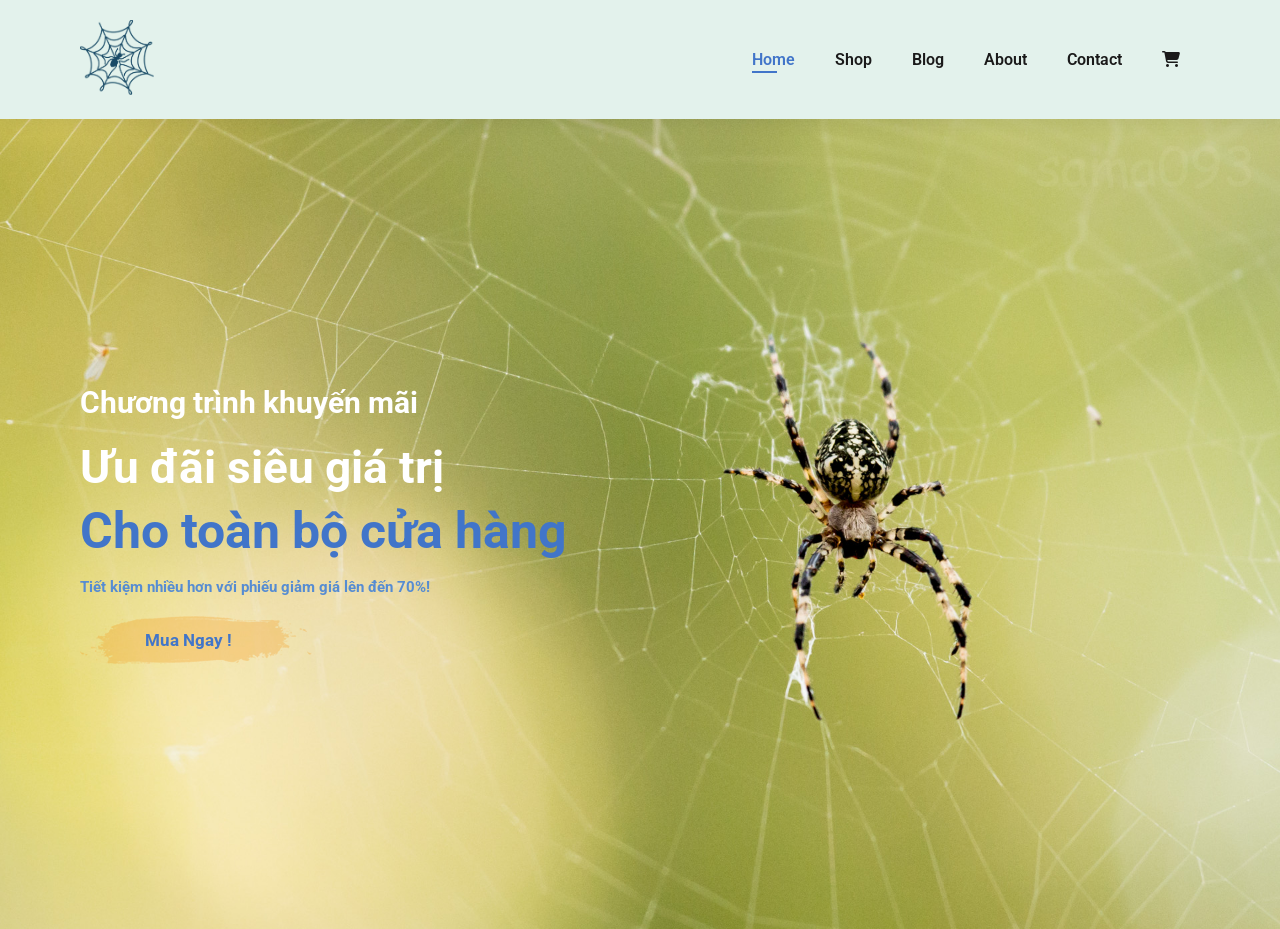
==== index.html @ 2bee2fb9 "header and banner" ====
<!DOCTYPE html>
<html lang="en">
<head>
    <meta charset="UTF-8">
    <meta name="viewport" content="width=device-width, initial-scale=1.0">
    <link rel="stylesheet" href="https://cdnjs.cloudflare.com/ajax/libs/font-awesome/6.2.0/css/all.min.css">
    <title>Web-site</title>
    <link rel="stylesheet" href="style.css">
</head>
<body>
    <section id="header">
        <a href="#"><img src="assets/img/logo.png" class="logo"></a>

        <div>
            <ul id="navbar">
                <li><a class="active" href="index.html">Home</a></li>
                <li><a href="shop.html">Shop</a></li>
                <li><a href="blog.html">Blog</a></li>
                <li><a href="about.html">About</a></li>
                <li><a href="contact.html">Contact</a></li>
                <li id="ig-bag"><a href="cart.html"><i class="fa-solid fa-cart-shopping"></i></a></li>
            </ul>
        </div>
    </section>

    <section id="hero">
        <h4>Chương trình khuyến mãi</h4>
        <h2>Ưu đãi siêu giá trị</h2>
        <h1>Cho toàn bộ cửa hàng</h1>
        <p>Tiết kiệm nhiều hơn với phiếu giảm giá lên đến 70%!</p>
        <button>Mua Ngay !</button>
    </section>
</body>
</html>
---- style.css ----
@import url('https://fonts.googleapis.com/css2?family=Roboto:ital,wght@0,100..900;1,100..900&display=swap');

* {
    margin: 0;
    padding: 0;
    box-sizing: border-box;
    font-family: "Roboto", sans-serif;
}

h1 {
    font-size: 50px;
    line-height: 64px;
    color: #222;
}

h2 {
    font-size: 46px;
    line-height:64px;
    color:#222
}

h4 {
    font-size: 30px;
    color: #222;
}

h6 {
    font-weight: 700;
    font-size: 12px;
}

p {
    font-size: 12px;
    color: #465b52;
}

.section-p1 {
    padding: 40px 80px;
}

.section-m1 {
    margin: 40px 0;
}

button.normal {
    font-size: 14px;
    font-weight: 600;
    padding: 15px 30px;
    color: black;
    background-color: #fff;
    border-radius: 4px;
    cursor: pointer;
    border:none;
    outline: none;
    transition: 0.3s;
}

body {
    width: 100%;
}

#header {
    display: flex;
    align-items: center;
    justify-content: space-between;
    padding: 20px 80px;
    background: #e3f2ec;
    box-shadow: 0 5px 15px rgba(0, 0, 0, 0.06);
    z-index: 999;
    position: sticky;
    top: 0;
    left: 0;
}

#navbar {
    display: flex;
    align-items: center;
    justify-content: center;
}

#navbar li {
    list-style:none ;
    padding:0 20px;
    position: relative;
}

#navbar li a {
    text-decoration: none;
    font-size: 16px; 
    font-weight: 600;
    color: #1a1a1a;
    transition: 0 0.3s ease;
}

#navbar li a:hover,
#navbar li a.active {
    color: #4175c9;
}

#navbar li a.active::after, 
#navbar li a:hover::after {
    content: "";
    width: 30%;
    background: #4175c9;
    height: 2px;
    position: absolute;
    bottom: -4px;
    left: 20px;
}

.logo {
    height: 75px;
}

#hero {
    background-image: url("assets/img/hero4.jpg");
    height: 90vh;
    width: 100%;
    background-size: cover;
    background-position: top 25% right 0;
    padding: 0 80px;
    display: flex;
    flex-direction: column;
    align-items: flex-start;
    justify-content: center;
}

#hero h4 {
    padding-bottom: 15px;
    color: #fff;
}

#hero h1 {
    color: #4175c9;
}

#hero h2 {
    color: #fff;
}

#hero p {
    color: #568cd2;
    font-size: 15px;
    padding-top: 15px;
    padding-bottom: 20px;
    font-weight: bold;
}

#hero button {
    background-image: url("assets/img/button.png");
    background-color: transparent;
    color: #4175c9;
    padding: 14px 80px 14px 65px;
    cursor: pointer;
    font-weight: 700;
    font-size: 17px;
    border: 0;
}
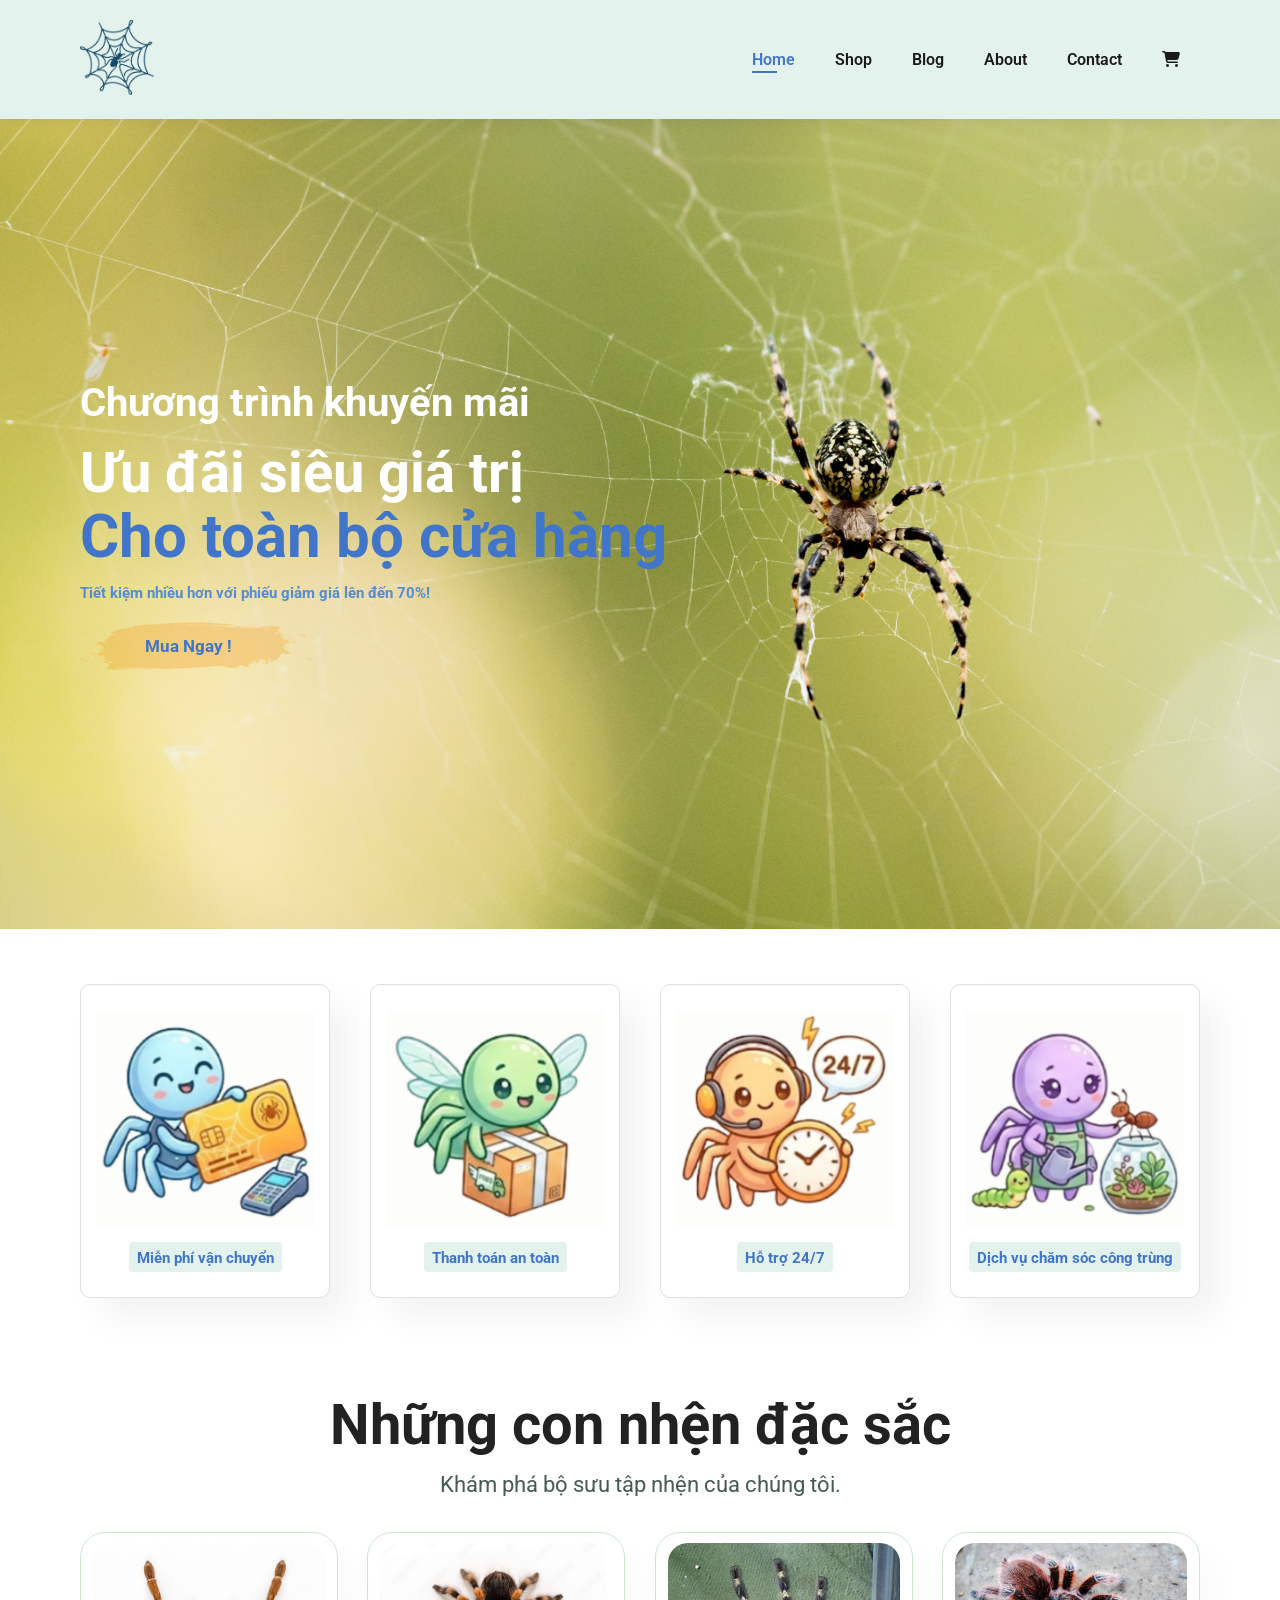
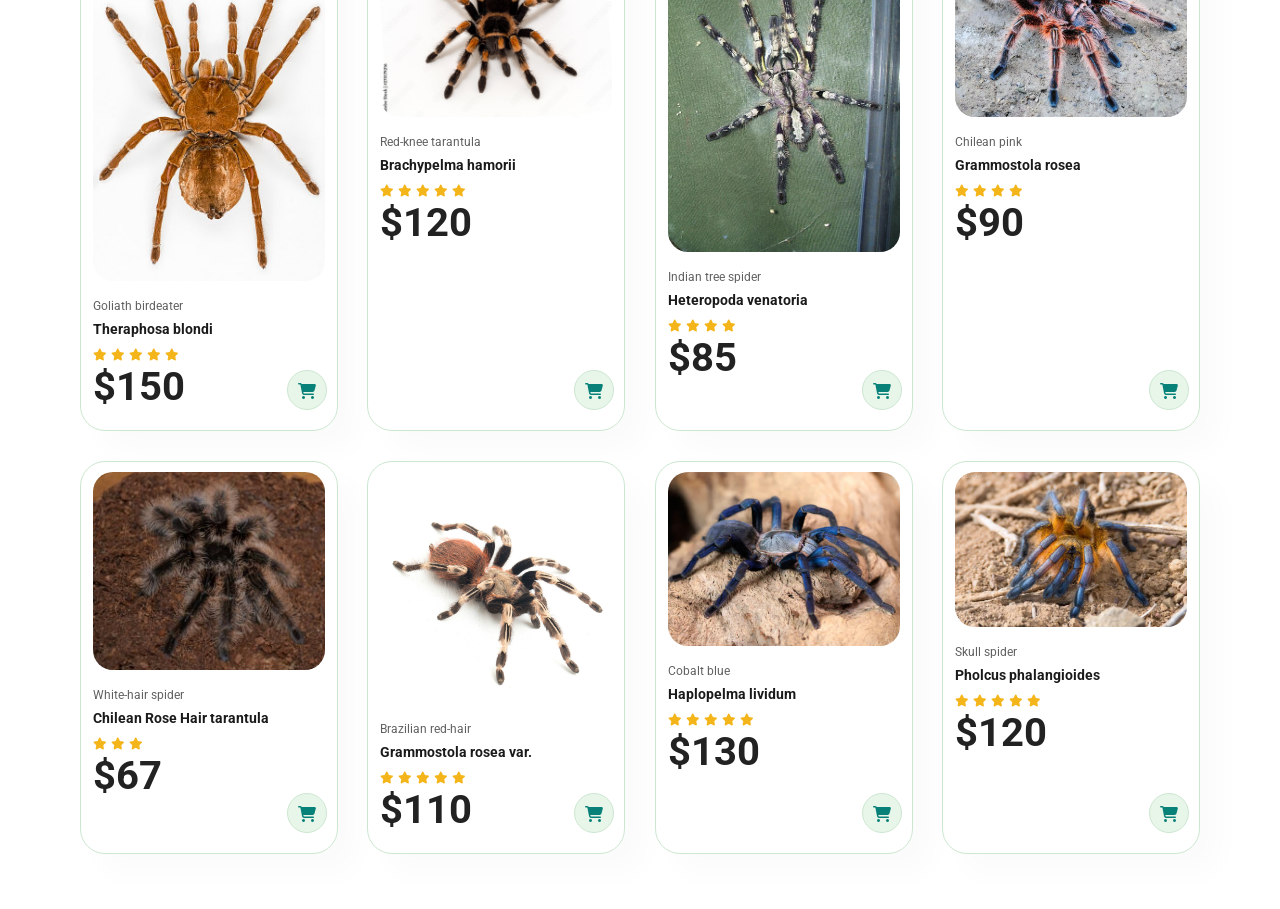
==== commit 65002cb9: "product" ====
--- a/index.html
+++ b/index.html
@@ -1,34 +1,192 @@
-<!DOCTYPE html>
-<html lang="en">
-<head>
-    <meta charset="UTF-8">
-    <meta name="viewport" content="width=device-width, initial-scale=1.0">
-    <link rel="stylesheet" href="https://cdnjs.cloudflare.com/ajax/libs/font-awesome/6.2.0/css/all.min.css">
-    <title>Web-site</title>
-    <link rel="stylesheet" href="style.css">
-</head>
-<body>
-    <section id="header">
-        <a href="#"><img src="assets/img/logo.png" class="logo"></a>
-
-        <div>
-            <ul id="navbar">
-                <li><a class="active" href="index.html">Home</a></li>
-                <li><a href="shop.html">Shop</a></li>
-                <li><a href="blog.html">Blog</a></li>
-                <li><a href="about.html">About</a></li>
-                <li><a href="contact.html">Contact</a></li>
-                <li id="ig-bag"><a href="cart.html"><i class="fa-solid fa-cart-shopping"></i></a></li>
-            </ul>
-        </div>
-    </section>
-
-    <section id="hero">
-        <h4>Chương trình khuyến mãi</h4>
-        <h2>Ưu đãi siêu giá trị</h2>
-        <h1>Cho toàn bộ cửa hàng</h1>
-        <p>Tiết kiệm nhiều hơn với phiếu giảm giá lên đến 70%!</p>
-        <button>Mua Ngay !</button>
-    </section>
-</body>
-</html>
+<!DOCTYPE html>
+<html lang="en">
+<head>
+    <meta charset="UTF-8">
+    <meta name="viewport" content="width=device-width, initial-scale=1.0">
+    <link rel="stylesheet" href="https://cdnjs.cloudflare.com/ajax/libs/font-awesome/6.2.0/css/all.min.css">
+    <title>Web-site</title>
+    <link rel="stylesheet" href="style.css">
+</head>
+<body>
+    <section id="header">
+        <a href="#"><img src="./assets/img/Header-banner/logo.png" class="logo"></a>
+
+        <div>
+            <ul id="navbar">
+                <li><a class="active" href="index.html">Home</a></li>
+                <li><a href="shop.html">Shop</a></li>
+                <li><a href="blog.html">Blog</a></li>
+                <li><a href="about.html">About</a></li>
+                <li><a href="contact.html">Contact</a></li>
+                <li id="ig-bag"><a href="cart.html"><i class="fa-solid fa-cart-shopping"></i></a></li>
+            </ul>
+        </div>
+    </section>
+    
+    <section id="hero">
+        <h4>Chương trình khuyến mãi</h4>
+        <h2>Ưu đãi siêu giá trị</h2>
+        <h1>Cho toàn bộ cửa hàng</h1>
+        <p>Tiết kiệm nhiều hơn với phiếu giảm giá lên đến 70%!</p>
+        <button>Mua Ngay !</button>
+    </section>
+    
+    <section id="feature" class="section-p1">
+        <div class="fe-box">
+            <img src="./assets/img/Feature/1.png" alt="">
+            <h6>Miễn phí vận chuyển</h6>
+        </div>
+        <div class="fe-box">
+            <img src="./assets/img/Feature/2.png" alt="">
+            <h6>Thanh toán an toàn</h6>
+        </div>
+        <div class="fe-box">
+            <img src="./assets/img/Feature/3.png" alt="">
+            <h6>Hỗ trợ 24/7</h6>
+        </div>
+        <div class="fe-box">
+            <img src="./assets/img/Feature/4.png" alt="">
+            <h6>Dịch vụ chăm sóc công trùng</h6>
+        </div>
+    </section>
+ 
+    <section id="product1" class="section-p1">
+        <h2>Những con nhện đặc sắc</h2>
+        <p>Khám phá bộ sưu tập nhện của chúng tôi.</p>
+
+        <div class="pro-container">
+
+            <div class="pro">
+                <img src="./assets/img/Product/goliathbirdeater.jpg" alt="Goliath birdeater">
+                <div class="des">
+                    <span>Goliath birdeater</span>
+                    <h5>Theraphosa blondi</h5>
+                    <div class="star">
+                        <i class="fas fa-star"></i>
+                        <i class="fas fa-star"></i>
+                        <i class="fas fa-star"></i>
+                        <i class="fas fa-star"></i>
+                        <i class="fas fa-star"></i>
+                    </div>
+                    <h4>$150</h4>
+                </div>
+                <a href="#"><i class="fa-solid fa-cart-shopping cart"></i></a>
+            </div>
+
+            <div class="pro">
+                <img src="./assets/img/Product/redknee.jpg" alt="Red‑knee tarantula">
+                <div class="des">
+                    <span>Red‑knee tarantula</span>
+                    <h5>Brachypelma hamorii</h5>
+                    <div class="star">
+                        <i class="fas fa-star"></i>
+                        <i class="fas fa-star"></i>
+                        <i class="fas fa-star"></i>
+                        <i class="fas fa-star"></i>
+                        <i class="fas fa-star"></i>
+                    </div>
+                    <h4>$120</h4>   
+                </div>
+                <a href="#"><i class="fa-solid fa-cart-shopping cart"></i></a>
+            </div>
+
+            <div class="pro">
+                <img src="./assets/img/Product/indianornamental.JPG" alt="Indian tree spider">
+                <div class="des">
+                    <span>Indian tree spider</span>
+                    <h5>Heteropoda venatoria</h5>
+                    <div class="star">
+                        <i class="fas fa-star"></i>
+                        <i class="fas fa-star"></i>
+                        <i class="fas fa-star"></i>
+                        <i class="fas fa-star"></i>
+                    </div>
+                    <h4>$85</h4>
+                </div>
+                <a href="#"><i class="fa-solid fa-cart-shopping cart"></i></a>
+            </div>
+
+            <div class="pro">
+                <img src="./assets/img/Product/chileanrosehair.jpg" alt="Chilean pink tarantula">
+                <div class="des">
+                    <span>Chilean pink</span>
+                    <h5>Grammostola rosea</h5>
+                    <div class="star">
+                        <i class="fas fa-star"></i>
+                        <i class="fas fa-star"></i>
+                        <i class="fas fa-star"></i>
+                        <i class="fas fa-star"></i>
+                    </div>
+                    <h4>$90</h4>
+                </div>
+                <a href="#"><i class="fa-solid fa-cart-shopping cart"></i></a>
+            </div>
+
+            <div class="pro">
+                <img src="./assets/img/Product/hondurancurlyhair.jpg" alt="White‑hair spider">
+                <div class="des">
+                    <span>White‑hair spider</span>
+                    <h5>Chilean Rose Hair tarantula</h5>
+                    <div class="star">
+                        <i class="fas fa-star"></i>
+                        <i class="fas fa-star"></i>
+                        <i class="fas fa-star"></i>
+                    </div>
+                    <h4>$67</h4>
+                </div>
+                <a href="#"><i class="fa-solid fa-cart-shopping cart"></i></a>
+            </div>
+
+            <div class="pro">
+                <img src="./assets/img/Product/brazilianredwhite.jpg" alt="Brazilian red‑hair spider">
+                <div class="des">
+                    <span>Brazilian red‑hair</span>
+                    <h5>Grammostola rosea var.</h5>
+                    <div class="star">
+                        <i class="fas fa-star"></i>
+                        <i class="fas fa-star"></i>
+                        <i class="fas fa-star"></i>
+                        <i class="fas fa-star"></i>
+                        <i class="fas fa-star"></i>
+                    </div>
+                    <h4>$110</h4>
+                </div>
+                <a href="#"><i class="fa-solid fa-cart-shopping cart"></i></a>
+            </div>
+
+            <div class="pro">
+                <img src="./assets/img/Product/cobaltblue.jpg" alt="Cobalt blue tarantula">
+                <div class="des">
+                    <span>Cobalt blue</span>
+                    <h5>Haplopelma lividum</h5>
+                    <div class="star">
+                        <i class="fas fa-star"></i>
+                        <i class="fas fa-star"></i>
+                        <i class="fas fa-star"></i>
+                        <i class="fas fa-star"></i>
+                        <i class="fas fa-star"></i>
+                    </div>
+                    <h4>$130</h4>
+                </div>
+                <a href="#"><i class="fa-solid fa-cart-shopping cart"></i></a>
+            </div>
+
+            <div class="pro">
+                <img src="./assets/img/Product/goldenbluelegbaboon.jpg" alt="Skull spider">
+                <div class="des">
+                    <span>Skull spider</span>
+                    <h5>Pholcus phalangioides</h5>
+                    <div class="star">
+                        <i class="fas fa-star"></i>
+                        <i class="fas fa-star"></i>
+                        <i class="fas fa-star"></i>
+                        <i class="fas fa-star"></i>
+                        <i class="fas fa-star"></i>
+                    </div>
+                    <h4>$120</h4>
+                </div>
+                <a href="#"><i class="fa-solid fa-cart-shopping cart"></i></a>
+            </div>
+        </div>
+    </section>
+</body>
--- a/style.css
+++ b/style.css
@@ -1,158 +1,285 @@
-@import url('https://fonts.googleapis.com/css2?family=Roboto:ital,wght@0,100..900;1,100..900&display=swap');
-
-* {
-    margin: 0;
-    padding: 0;
-    box-sizing: border-box;
-    font-family: "Roboto", sans-serif;
-}
-
-h1 {
-    font-size: 50px;
-    line-height: 64px;
-    color: #222;
-}
-
-h2 {
-    font-size: 46px;
-    line-height:64px;
-    color:#222
-}
-
-h4 {
-    font-size: 30px;
-    color: #222;
-}
-
-h6 {
-    font-weight: 700;
-    font-size: 12px;
-}
-
-p {
-    font-size: 12px;
-    color: #465b52;
-}
-
-.section-p1 {
-    padding: 40px 80px;
-}
-
-.section-m1 {
-    margin: 40px 0;
-}
-
-button.normal {
-    font-size: 14px;
-    font-weight: 600;
-    padding: 15px 30px;
-    color: black;
-    background-color: #fff;
-    border-radius: 4px;
-    cursor: pointer;
-    border:none;
-    outline: none;
-    transition: 0.3s;
-}
-
-body {
-    width: 100%;
-}
-
-#header {
-    display: flex;
-    align-items: center;
-    justify-content: space-between;
-    padding: 20px 80px;
-    background: #e3f2ec;
-    box-shadow: 0 5px 15px rgba(0, 0, 0, 0.06);
-    z-index: 999;
-    position: sticky;
-    top: 0;
-    left: 0;
-}
-
-#navbar {
-    display: flex;
-    align-items: center;
-    justify-content: center;
-}
-
-#navbar li {
-    list-style:none ;
-    padding:0 20px;
-    position: relative;
-}
-
-#navbar li a {
-    text-decoration: none;
-    font-size: 16px; 
-    font-weight: 600;
-    color: #1a1a1a;
-    transition: 0 0.3s ease;
-}
-
-#navbar li a:hover,
-#navbar li a.active {
-    color: #4175c9;
-}
-
-#navbar li a.active::after, 
-#navbar li a:hover::after {
-    content: "";
-    width: 30%;
-    background: #4175c9;
-    height: 2px;
-    position: absolute;
-    bottom: -4px;
-    left: 20px;
-}
-
-.logo {
-    height: 75px;
-}
-
-#hero {
-    background-image: url("assets/img/hero4.jpg");
-    height: 90vh;
-    width: 100%;
-    background-size: cover;
-    background-position: top 25% right 0;
-    padding: 0 80px;
-    display: flex;
-    flex-direction: column;
-    align-items: flex-start;
-    justify-content: center;
-}
-
-#hero h4 {
-    padding-bottom: 15px;
-    color: #fff;
-}
-
-#hero h1 {
-    color: #4175c9;
-}
-
-#hero h2 {
-    color: #fff;
-}
-
-#hero p {
-    color: #568cd2;
-    font-size: 15px;
-    padding-top: 15px;
-    padding-bottom: 20px;
-    font-weight: bold;
-}
-
-#hero button {
-    background-image: url("assets/img/button.png");
-    background-color: transparent;
-    color: #4175c9;
-    padding: 14px 80px 14px 65px;
-    cursor: pointer;
-    font-weight: 700;
-    font-size: 17px;
-    border: 0;
+@import url('https://fonts.googleapis.com/css2?family=Roboto:ital,wght@0,100..900;1,100..900&display=swap');
+
+* {
+    margin: 0;
+    padding: 0;
+    box-sizing: border-box;
+    font-family: "Roboto", sans-serif;
+}
+
+h1 {
+    font-size: 60px;
+    line-height: 64px;
+    color: #222;
+}
+
+h2 {
+    font-size: 56px;
+    line-height:64px;
+    color:#222
+}
+
+h4 {
+    font-size: 40px;
+    color: #222;
+}
+
+h6 {
+    font-weight: 700;
+    font-size: 22px;
+}
+
+p {
+    font-size: 22px;
+    color: #465b52;
+}
+
+.section-p1 {
+    padding: 40px 80px;
+}
+
+.section-m1 {
+    margin: 40px 0;
+}
+
+button.normal {
+    font-size: 34px;
+    font-weight: 600;
+    padding: 15px 30px;
+    color: black;
+    background-color: #fff;
+    border-radius: 4px;
+    cursor: pointer;
+    border:none;
+    outline: none;
+    transition: 0.3s;
+}
+
+body {
+    width: 100%;
+}
+
+#header {
+    display: flex;
+    align-items: center;
+    justify-content: space-between;
+    padding: 20px 80px;
+    background: #e3f2ec;
+    box-shadow: 0 5px 15px rgba(0, 0, 0, 0.06);
+    z-index: 999;
+    position: sticky;
+    top: 0;
+    left: 0;
+}
+
+#navbar {
+    display: flex;
+    align-items: center;
+    justify-content: center;
+}
+
+#navbar li {
+    list-style:none ;
+    padding:0 20px;
+    position: relative;
+}
+
+#navbar li a {
+    text-decoration: none;
+    font-size: 16px; 
+    font-weight: 600;
+    color: #1a1a1a;
+    transition: 0 0.3s ease;
+}
+
+#navbar li a:hover,
+#navbar li a.active {
+    color: #4175c9;
+}
+
+#navbar li a.active::after, 
+#navbar li a:hover::after {
+    content: "";
+    width: 30%;
+    background: #4175c9;
+    height: 2px;
+    position: absolute;
+    bottom: -4px;
+    left: 20px;
+}
+
+.logo {
+    height: 75px;
+}
+
+#hero {
+    background-image: url("./assets/img/Header-banner/banner.jpg");
+    height: 90vh;
+    width: 100%;
+    background-size: cover;
+    background-position: top 25% right 0;
+    padding: 0 80px;
+    display: flex;
+    flex-direction: column;
+    align-items: flex-start;
+    justify-content: center;
+}
+
+#hero h4 {
+    padding-bottom: 15px;
+    color: #fff;
+}
+
+#hero h1 {
+    color: #4175c9;
+}
+
+#hero h2 {
+    color: #fff;
+}
+
+#hero p {
+    color: #568cd2;
+    font-size: 15px;
+    padding-top: 15px;
+    padding-bottom: 20px;
+    font-weight: bold;
+}
+
+#hero button {
+    background-image: url("./assets/img/Header-banner/button.png");
+    background-color: transparent;
+    color: #4175c9;
+    padding: 14px 80px 14px 65px;
+    cursor: pointer;
+    font-weight: 700;
+    font-size: 17px;
+    border: 0;
+}
+
+#feature {
+    display: flex;
+    align-items: center;
+    justify-content: space-between;
+    flex-wrap: wrap; 
+}
+#feature .fe-box {
+    width: 250px;
+    text-align: center;
+    padding: 25px 15px;
+    box-shadow: 20px 20px 34px rgba(0, 0, 0, 0.05);
+    border: 1px solid #e0e0e0;
+    border-radius: 10px;
+    margin: 15px 0;
+}
+
+#feature .fe-box:hover {
+    box-shadow: 10px 10px 54px rgba(70, 62, 223, 0.15);
+}
+
+#feature .fe-box img {
+    width: 100%;
+    margin-bottom: 10px;
+}
+
+#feature .fe-box h6 {
+    display: inline-block;
+    padding: 9px 8px 6px 8px;
+    line-height: 1;
+    border-radius: 4px;
+    color: #4175c9;
+    background-color: #e3f2ec;
+    font-size: 15px;
+}
+
+#feature .fe-box:nth-child(1) {
+    background-color: #ffffff;
+}
+
+#feature .fe-box:nth-child(2) {
+    background-color: #ffffff;
+}
+#feature .fe-box:nth-child(3) {
+    background-color: #ffffff;
+}
+#feature .fe-box:nth-child(4) {
+    background-color: #ffffff;
+}
+
+#product1 {
+    text-align: center;
+}
+
+#product1 .pro-container {
+    padding-top:20px;
+    display: flex;
+    justify-content: space-between;
+    flex-wrap: wrap;
+}
+
+#product1 .pro {
+    width: 23%;
+    min-width: 250px;
+    padding: 10px 12px;
+    border: 1px solid #cce7d0;
+    border-radius: 25px;
+    cursor: pointer;
+    box-shadow: 20px 20px 30px rgba(0, 0, 0, 0.02);
+    margin: 15px 0;
+    transition: 0.2s ease;
+    position: relative;
+}  
+
+#product1 .pro:hover {
+    box-shadow: 20px 20px 30px rgba(0, 0, 0, 0.06);
+}
+
+#product1 .pro img {
+    width: 100%;
+    border-radius: 20px;
+}
+
+#product1 .pro .des {
+    text-align: start;
+    padding: 10px 0;
+}
+#product1 .pro .des span {
+    font-size: 12px;
+    color: #606060;
+}
+
+#product1 .pro .des h5 {
+    font-size: 14px;
+    color: #1a1a1a;
+    padding: 7px 0;
+}
+
+#product1 .pro .des i {
+    color: rgb(243, 181, 25);
+    font-size: 12px;
+}
+
+#product1 .pro .des .h4{
+    padding-top: 7px;
+    font-size: 15px;
+    font-weight: 700;
+    color: #088178 ;
+}
+
+#product1 .pro .cart {
+    width: 40px;
+    height: 40px;
+    line-height: 40px;
+    border-radius: 50px;
+    background-color: #e8f6ea;
+    color: #088178;
+    border: 1px solid #cce7d0;
+    position:absolute;
+    bottom: 20px;
+    right: 10px;
+    
+}
+
+#product1 h2 {
+    margin-bottom: 15px;
 }
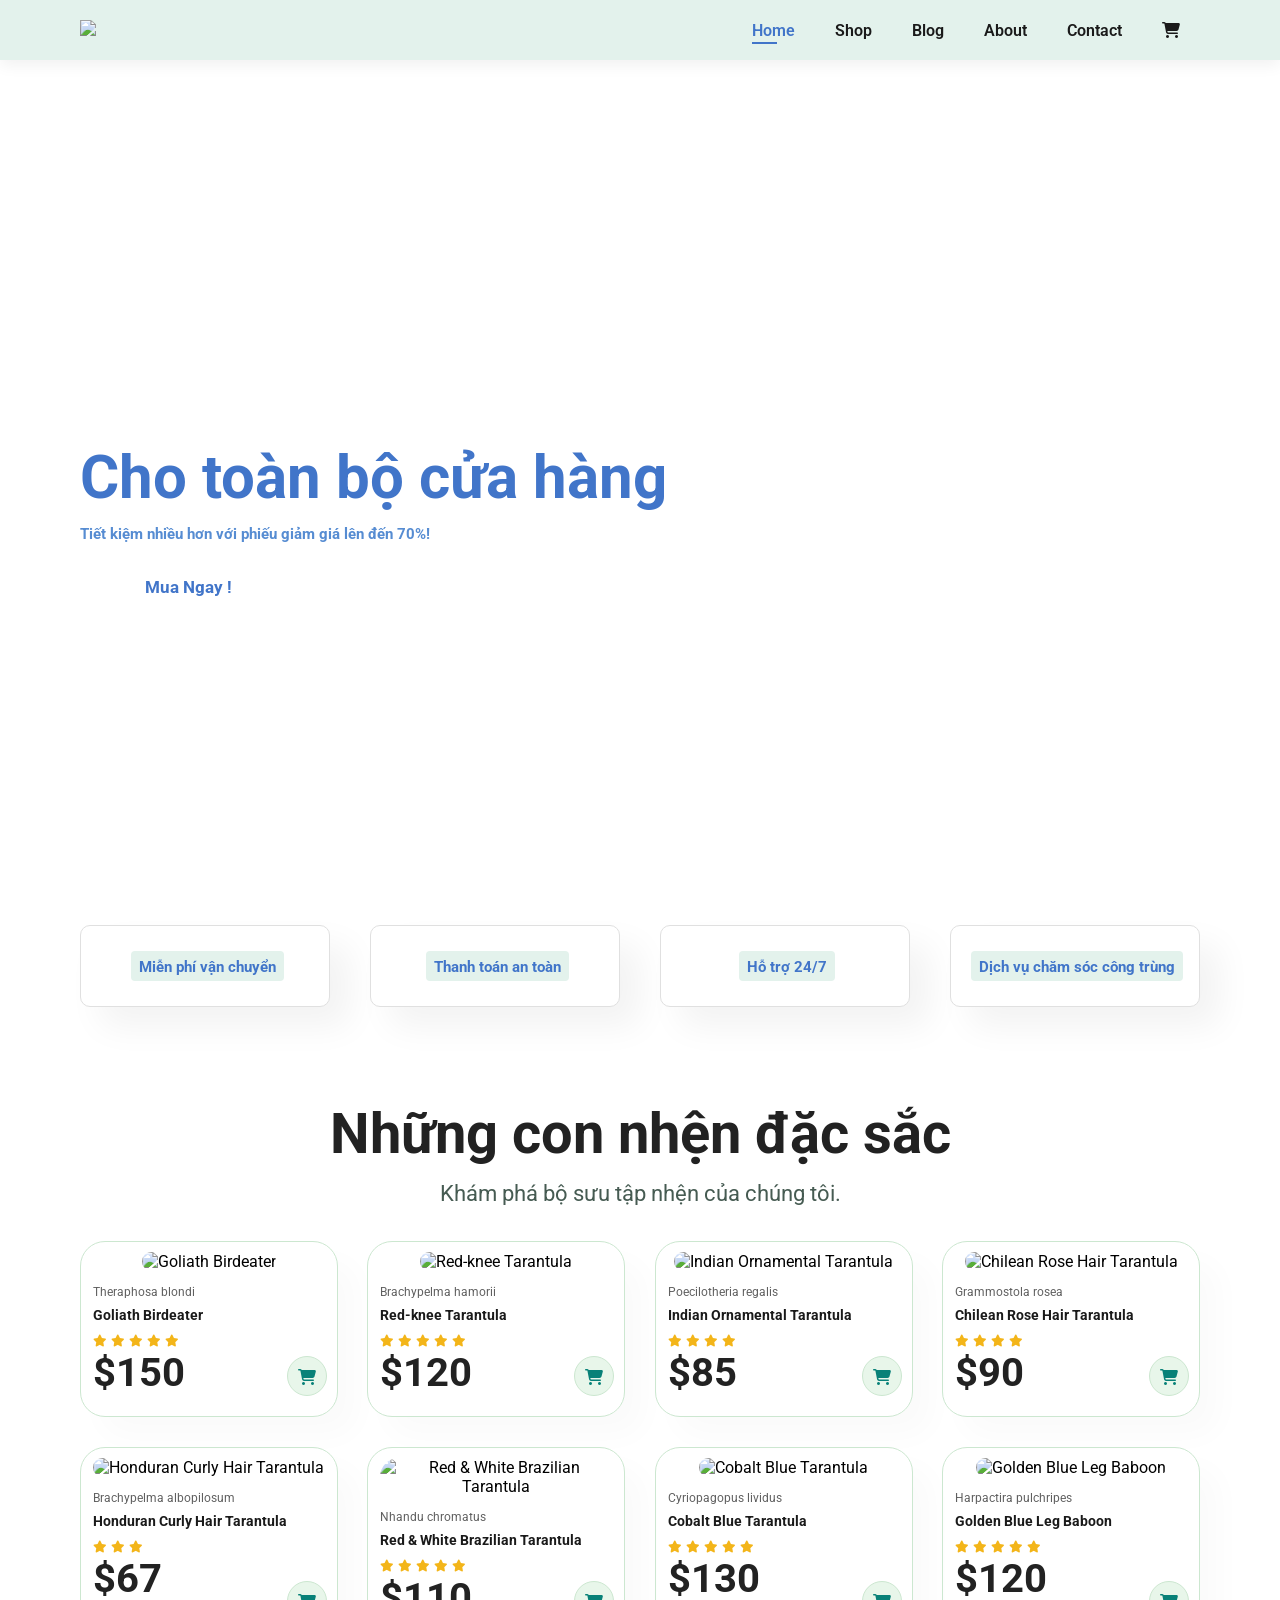
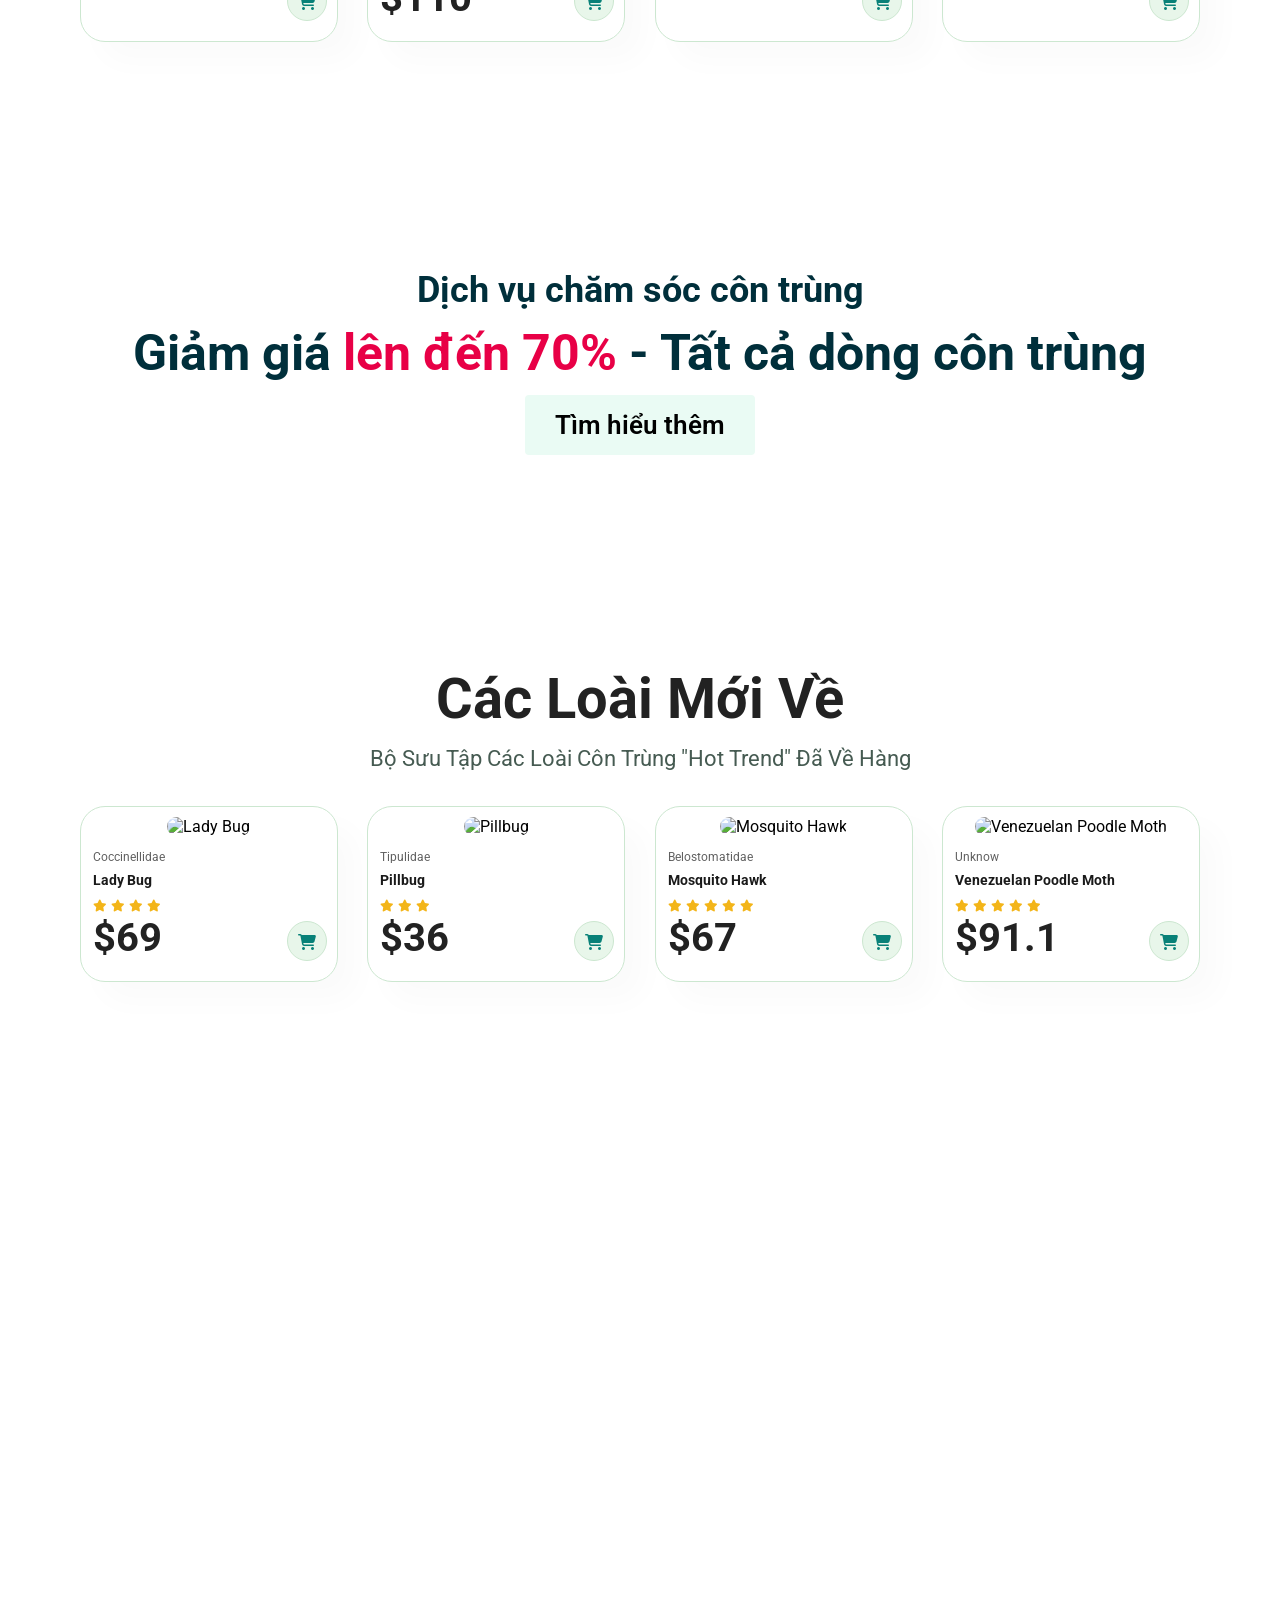
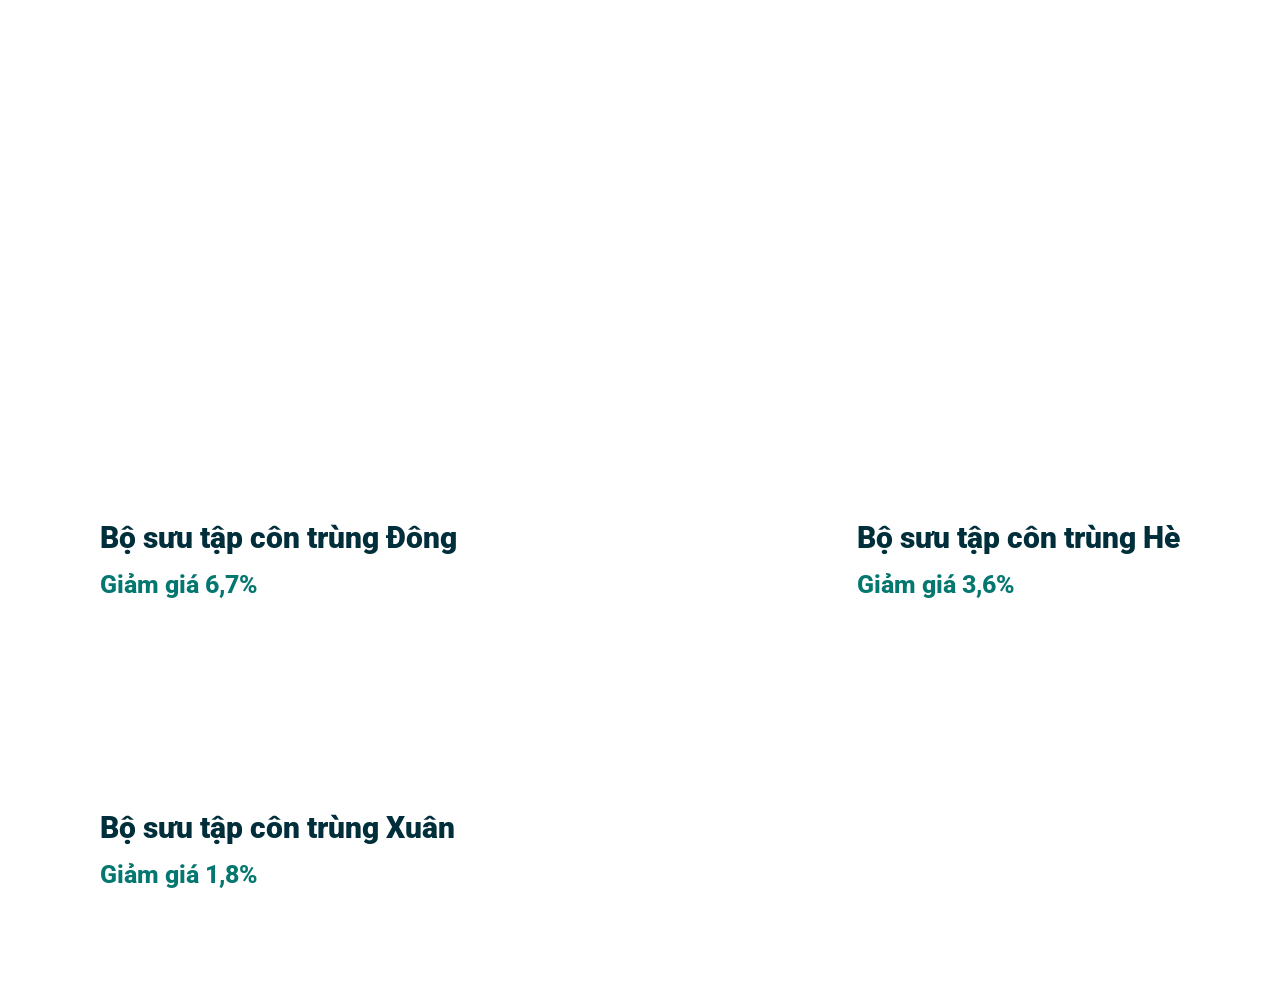
==== commit 030e64c0: "banner and new product" ====
--- a/index.html
+++ b/index.html
@@ -57,10 +57,10 @@
         <div class="pro-container">
 
             <div class="pro">
-                <img src="./assets/img/Product/goliathbirdeater.jpg" alt="Goliath birdeater">
-                <div class="des">
-                    <span>Goliath birdeater</span>
-                    <h5>Theraphosa blondi</h5>
+                <img src="./assets/img/Product/goliathbirdeater.png" alt="Goliath Birdeater">
+                <div class="des">
+                    <span>Theraphosa blondi</span>
+                    <h5>Goliath Birdeater</h5>
                     <div class="star">
                         <i class="fas fa-star"></i>
                         <i class="fas fa-star"></i>
@@ -74,10 +74,10 @@
             </div>
 
             <div class="pro">
-                <img src="./assets/img/Product/redknee.jpg" alt="Red‑knee tarantula">
-                <div class="des">
-                    <span>Red‑knee tarantula</span>
-                    <h5>Brachypelma hamorii</h5>
+                <img src="./assets/img/Product/redknee.png" alt="Red‑knee Tarantula">
+                <div class="des">
+                    <span>Brachypelma hamorii</span>
+                    <h5>Red‑knee Tarantula</h5>
                     <div class="star">
                         <i class="fas fa-star"></i>
                         <i class="fas fa-star"></i>
@@ -91,10 +91,10 @@
             </div>
 
             <div class="pro">
-                <img src="./assets/img/Product/indianornamental.JPG" alt="Indian tree spider">
-                <div class="des">
-                    <span>Indian tree spider</span>
-                    <h5>Heteropoda venatoria</h5>
+                <img src="./assets/img/Product/indianornamental.png" alt="Indian Ornamental Tarantula">
+                <div class="des">
+                    <span>Poecilotheria regalis</span>
+                    <h5>Indian Ornamental Tarantula</h5>
                     <div class="star">
                         <i class="fas fa-star"></i>
                         <i class="fas fa-star"></i>
@@ -107,10 +107,10 @@
             </div>
 
             <div class="pro">
-                <img src="./assets/img/Product/chileanrosehair.jpg" alt="Chilean pink tarantula">
-                <div class="des">
-                    <span>Chilean pink</span>
-                    <h5>Grammostola rosea</h5>
+                <img src="./assets/img/Product/chileanrosehair.png" alt="Chilean Rose Hair Tarantula">
+                <div class="des">
+                    <span>Grammostola rosea</span>
+                    <h5>Chilean Rose Hair Tarantula</h5>
                     <div class="star">
                         <i class="fas fa-star"></i>
                         <i class="fas fa-star"></i>
@@ -123,11 +123,11 @@
             </div>
 
             <div class="pro">
-                <img src="./assets/img/Product/hondurancurlyhair.jpg" alt="White‑hair spider">
-                <div class="des">
-                    <span>White‑hair spider</span>
-                    <h5>Chilean Rose Hair tarantula</h5>
-                    <div class="star">
+                <img src="./assets/img/Product/hondurancurlyhair.png" alt="Honduran Curly Hair Tarantula">
+                <div class="des">
+                    <span>Brachypelma albopilosum</span>
+                    <h5>Honduran Curly Hair Tarantula</h5>
+                    <div class="star"> 
                         <i class="fas fa-star"></i>
                         <i class="fas fa-star"></i>
                         <i class="fas fa-star"></i>
@@ -138,10 +138,10 @@
             </div>
 
             <div class="pro">
-                <img src="./assets/img/Product/brazilianredwhite.jpg" alt="Brazilian red‑hair spider">
-                <div class="des">
-                    <span>Brazilian red‑hair</span>
-                    <h5>Grammostola rosea var.</h5>
+                <img src="./assets/img/Product/brazilianredwhite.png" alt="Red & White Brazilian Tarantula">
+                <div class="des">
+                    <span>Nhandu chromatus</span>
+                    <h5>Red & White Brazilian Tarantula</h5>
                     <div class="star">
                         <i class="fas fa-star"></i>
                         <i class="fas fa-star"></i>
@@ -155,10 +155,10 @@
             </div>
 
             <div class="pro">
-                <img src="./assets/img/Product/cobaltblue.jpg" alt="Cobalt blue tarantula">
-                <div class="des">
-                    <span>Cobalt blue</span>
-                    <h5>Haplopelma lividum</h5>
+                <img src="./assets/img/Product/cobaltblue.png" alt="Cobalt Blue Tarantula">
+                <div class="des">
+                    <span>Cyriopagopus lividus</span>
+                    <h5>Cobalt Blue Tarantula</h5>
                     <div class="star">
                         <i class="fas fa-star"></i>
                         <i class="fas fa-star"></i>
@@ -172,10 +172,10 @@
             </div>
 
             <div class="pro">
-                <img src="./assets/img/Product/goldenbluelegbaboon.jpg" alt="Skull spider">
-                <div class="des">
-                    <span>Skull spider</span>
-                    <h5>Pholcus phalangioides</h5>
+                <img src="./assets/img/Product/goldenbluelegbaboon.png" alt="Golden Blue Leg Baboon">
+                <div class="des">
+                    <span>Harpactira pulchripes</span>
+                    <h5>Golden Blue Leg Baboon</h5>
                     <div class="star">
                         <i class="fas fa-star"></i>
                         <i class="fas fa-star"></i>
@@ -189,4 +189,116 @@
             </div>
         </div>
     </section>
+
+    <section id="banner" class="section-m1">
+        <h4>Dịch vụ chăm sóc côn trùng</h4>
+        <h2>Giảm giá <span> lên đến 70% </span> - Tất cả dòng côn trùng</h2>
+        <button class="normal">Tìm hiểu thêm</button>
+    </section>
+
+    <section id="product1" class="section-p1">
+        <h2>Các Loài Mới Về</h2>
+        <p>Bộ Sưu Tập Các Loài Côn Trùng "Hot Trend" Đã Về Hàng</p>
+
+        <div class="pro-container">
+
+            <div class="pro">
+                <img src="./assets/img/New-Product/ladybug.png" alt="Lady Bug">
+                <div class="des">
+                    <span>Coccinellidae</span>
+                    <h5>Lady Bug</h5>
+                    <div class="star">
+                        <i class="fas fa-star"></i>
+                        <i class="fas fa-star"></i>
+                        <i class="fas fa-star"></i>
+                        <i class="fas fa-star"></i>
+                    </div>
+                    <h4>$69</h4>
+                </div>
+                <a href="#"><i class="fa-solid fa-cart-shopping cart"></i></a>
+            </div>
+
+            <div class="pro">
+                <img src="./assets/img/New-Product/pillbug.png" alt="Pillbug">
+                <div class="des">
+                    <span>Tipulidae</span>
+                    <h5>Pillbug</h5>
+                    <div class="star">
+                        <i class="fas fa-star"></i>
+                        <i class="fas fa-star"></i>
+                        <i class="fas fa-star"></i>
+                    </div>
+                    <h4>$36</h4>   
+                </div>
+                <a href="#"><i class="fa-solid fa-cart-shopping cart"></i></a>
+            </div>
+
+            <div class="pro">
+                <img src="./assets/img/New-Product/mosquitohawk.png" alt="Mosquito Hawk">
+                <div class="des">
+                    <span>Belostomatidae</span>
+                    <h5>Mosquito Hawk</h5>
+                    <div class="star">
+                        <i class="fas fa-star"></i>
+                        <i class="fas fa-star"></i>
+                        <i class="fas fa-star"></i>
+                        <i class="fas fa-star"></i>
+                        <i class="fas fa-star"></i>
+                    </div>
+                    <h4>$67</h4>
+                </div>
+                <a href="#"><i class="fa-solid fa-cart-shopping cart"></i></a>
+            </div>
+
+            <div class="pro">
+                <img src="./assets/img/New-Product/venezuelanpoodlemoth.png" alt="Venezuelan Poodle Moth">
+                <div class="des">
+                    <span>Unknow</span>
+                    <h5>Venezuelan Poodle Moth</h5>
+                    <div class="star">
+                        <i class="fas fa-star"></i>
+                        <i class="fas fa-star"></i>
+                        <i class="fas fa-star"></i>
+                        <i class="fas fa-star"></i>
+                        <i class="fas fa-star"></i>
+                    </div>
+                    <h4>$91.1</h4>
+                </div>
+                <a href="#"><i class="fa-solid fa-cart-shopping cart"></i></a>
+            </div>
+        </div>
+    </section>
+    
+    <setion id="sm-banner" class="section-p1">
+        <div class="banner-box">
+            <h4>Ưu đãi "crazy"</h4>
+            <h2>Mua 1 tặng 0 cho tất cả các dòng côn trùng</h2>
+            <span>Hãy nhanh tay vì số lượng có hạn</span>
+            <button class="white">Tìm hiểu thêm</button>
+        </div>
+
+        <div class="banner-box banner-box2">
+            <h4>Các dòng sắp về hàng</h4>
+            <h2>Ưu đãi dành cho dòng côn trùng mới</h2>
+            <span>Dòng mới đã cập bến với giá hấp dẫn</span>
+            <button class="white">Tìm hiểu thêm</button>
+        </div>
+    </setion>
+
+    <section id="banner3">
+        <div class="banner-box">
+            <h2>Bộ sưu tập côn trùng Đông</h2>
+            <h3>Giảm giá 6,7%</h3>   
+        </div>
+
+        <div class="banner-box banner-box2">
+            <h2>Bộ sưu tập côn trùng Hè</h2>
+            <h3>Giảm giá 3,6%</h3>   
+        </div>
+
+        <div class="banner-box banner-box3">
+            <h2>Bộ sưu tập côn trùng Xuân</h2>
+            <h3>Giảm giá 1,8%</h3>   
+        </div>
+    </section>
 </body>
--- a/style.css
+++ b/style.css
@@ -55,6 +55,19 @@
     transition: 0.3s;
 }
 
+
+button.white {
+    font-size: 13px;
+    font-weight: 600;
+    padding: 11px 18px;
+    color: #fff;
+    background-color: transparent;
+    cursor: pointer;
+    border:1px solid #fff;
+    outline: none;
+    transition: 0.2s;
+}
+
 body {
     width: 100%;
 }
@@ -109,7 +122,7 @@
 }
 
 .logo {
-    height: 75px;
+    height: 70px;
 }
 
 #hero {
@@ -282,4 +295,130 @@
 
 #product1 h2 {
     margin-bottom: 15px;
-}+}
+
+#banner {
+    display: flex;
+    flex-direction: column;
+    justify-content: center;
+    align-items: center;
+    text-align: center;
+    background-image: url(./assets/img/banner2.png);
+    width: 100%;
+    height: 50vh;
+    background-size: cover;
+    background-position: center;
+}
+
+#banner h4 {
+    color: #002f3b;
+    font-size: 36px;
+}
+
+#banner h2 {
+    color: #002f3b;
+    font-size: 50px;
+    padding: 10px 0;
+}
+
+#banner h2 span {
+    color: #e80046;
+}
+
+#banner button {
+    background: #eafbf4;
+    font-size: 26px;
+}
+
+#banner button:hover {
+    background: #088178;
+    color: #fff;
+}
+
+#sm-banner {
+    display: flex;
+    justify-content: space-between;
+    flex-wrap: wrap;
+}
+
+#sm-banner .banner-box {
+    display: flex;
+    flex-direction: column;
+    justify-content: center;
+    align-items: flex-start;
+    background-image: url(./assets/img/Sale-banner/sale1.png);
+    min-width: 540px;
+    height: 50vh;
+    background-size: cover;
+    background-position: center;
+    padding: 30px;
+}
+
+#sm-banner .banner-box2 {
+    background-image: url(./assets/img/Sale-banner/sale2.png);
+}
+
+#sm-banner h4 {
+    color: #fff;
+    font-size: 30px;
+    font-weight: 300;
+}
+
+#sm-banner h2 {
+    color: #fff;
+    font-size: 28px;
+    font-weight: 800;
+}
+
+#sm-banner span{
+    color: #fff;
+    font-size: 24px;
+    font-weight: 500;
+    padding-bottom: 15px;
+}
+
+#sm-banner .banner-box:hover button{
+    background: #088178;
+    border: 1px solid #088178;
+}
+
+#banner3 {
+    display: flex;
+    justify-content: space-between;
+    flex-wrap: wrap;
+    padding: 0 80px;
+}
+
+#banner3 .banner-box{
+    display: flex;
+    flex-direction: column;
+    justify-content: center;
+    align-items: flex-start;
+    background-image: url(./assets/img/Sale-banner/sale3.png);
+    min-width: 30%;
+    height: 30vh;
+    background-size: cover;
+    background-position: center;
+    padding: 20px;
+    margin-bottom: 20px;
+}
+
+#banner3 .banner-box2 {
+    background-image:url(./assets/img/Sale-banner/sale4.jpg);
+}
+
+#banner3 .banner-box3 {
+    background-image:url(./assets/img/Sale-banner/sale5.jpg);
+}
+
+#banner3 h2{
+    color: #002f3b;
+    font-weight: 900;
+    font-size: 30px;
+}
+
+#banner3 h3 {
+    color: #047870;
+    font-weight: 800;
+    font-size: 25px
+}
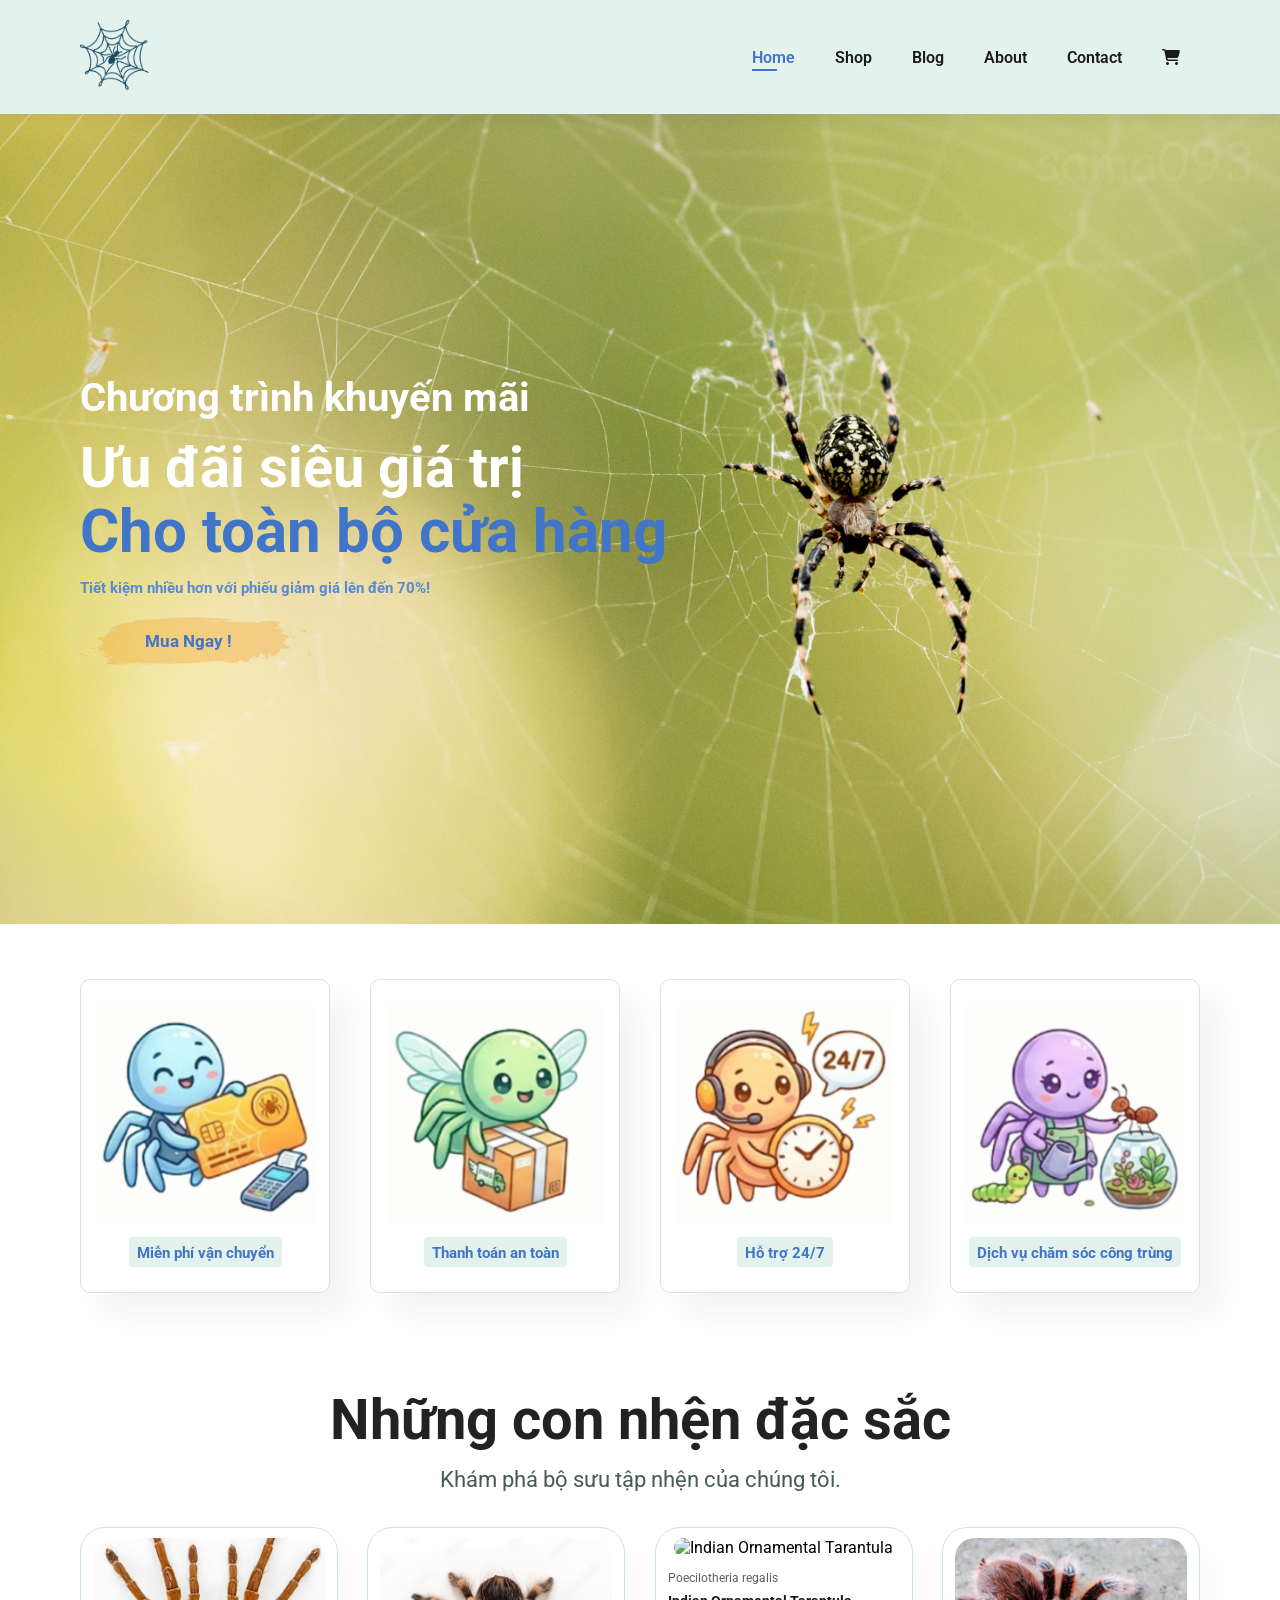
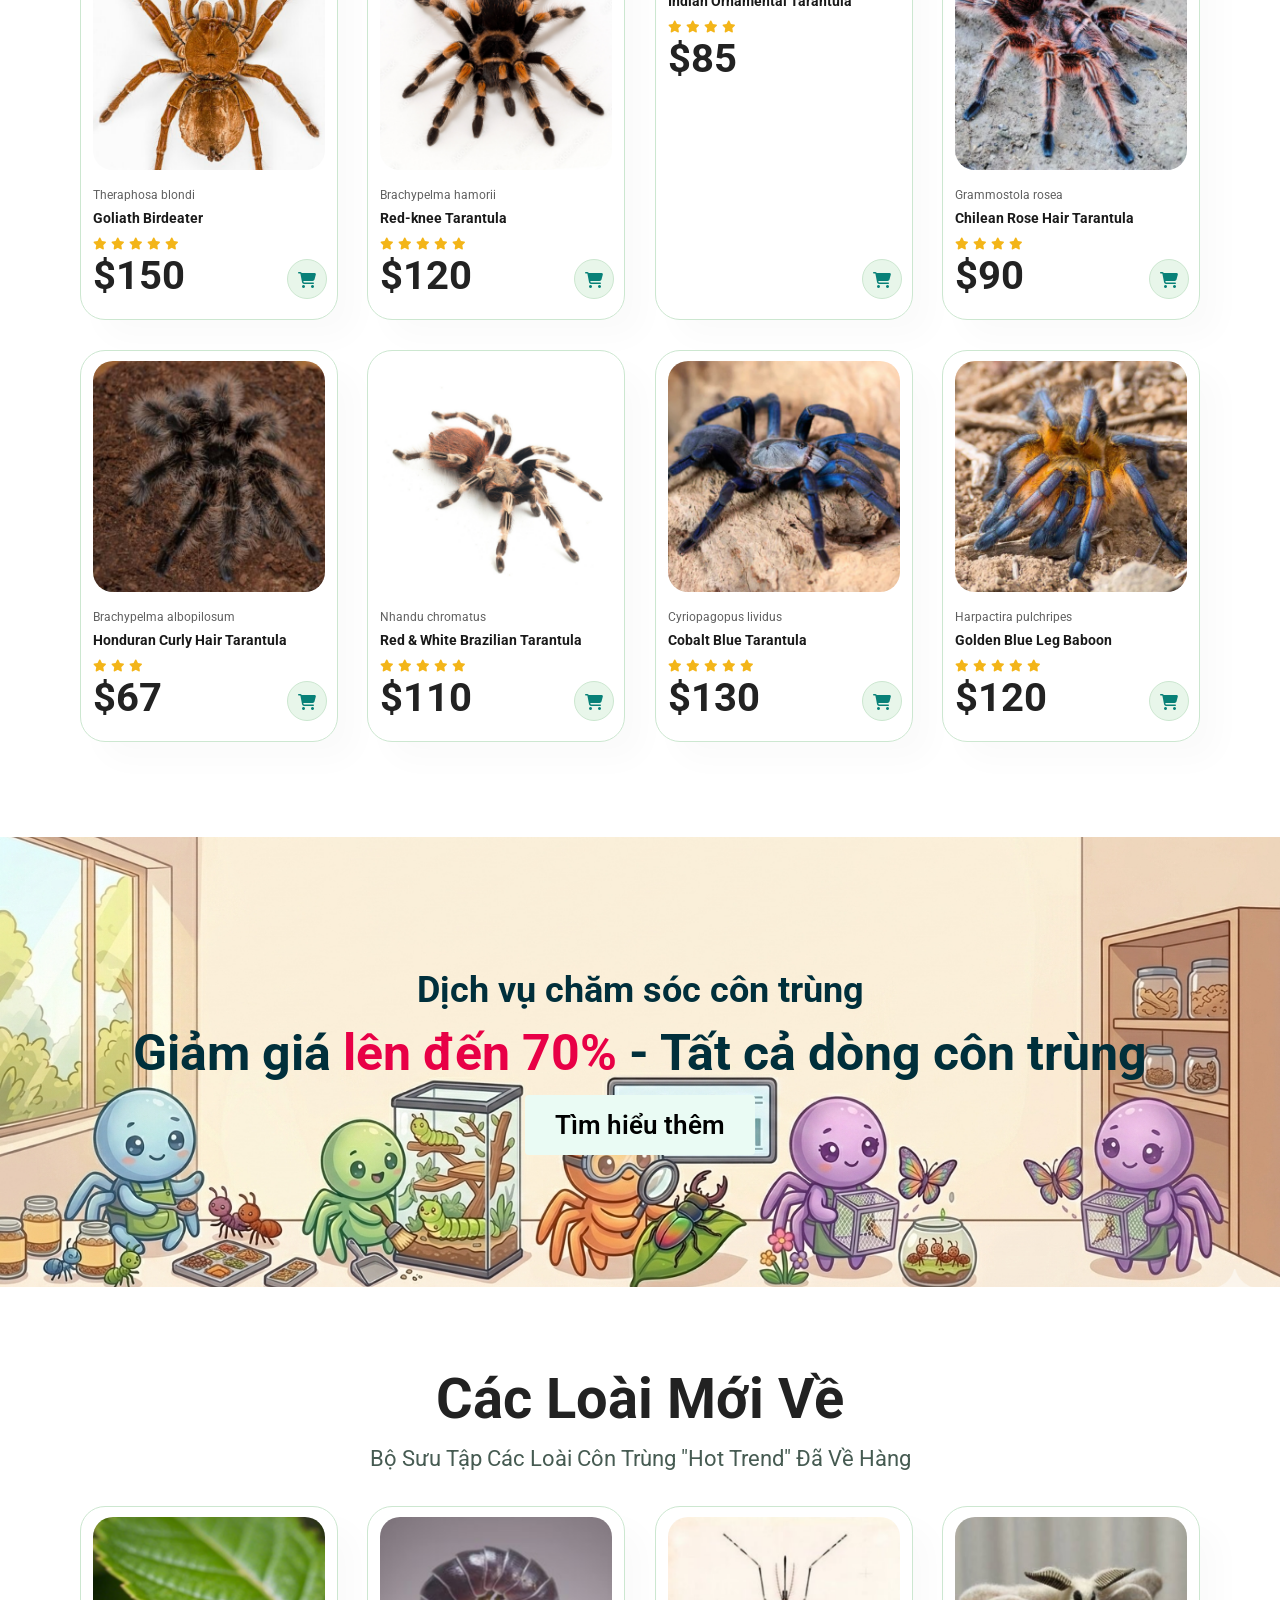
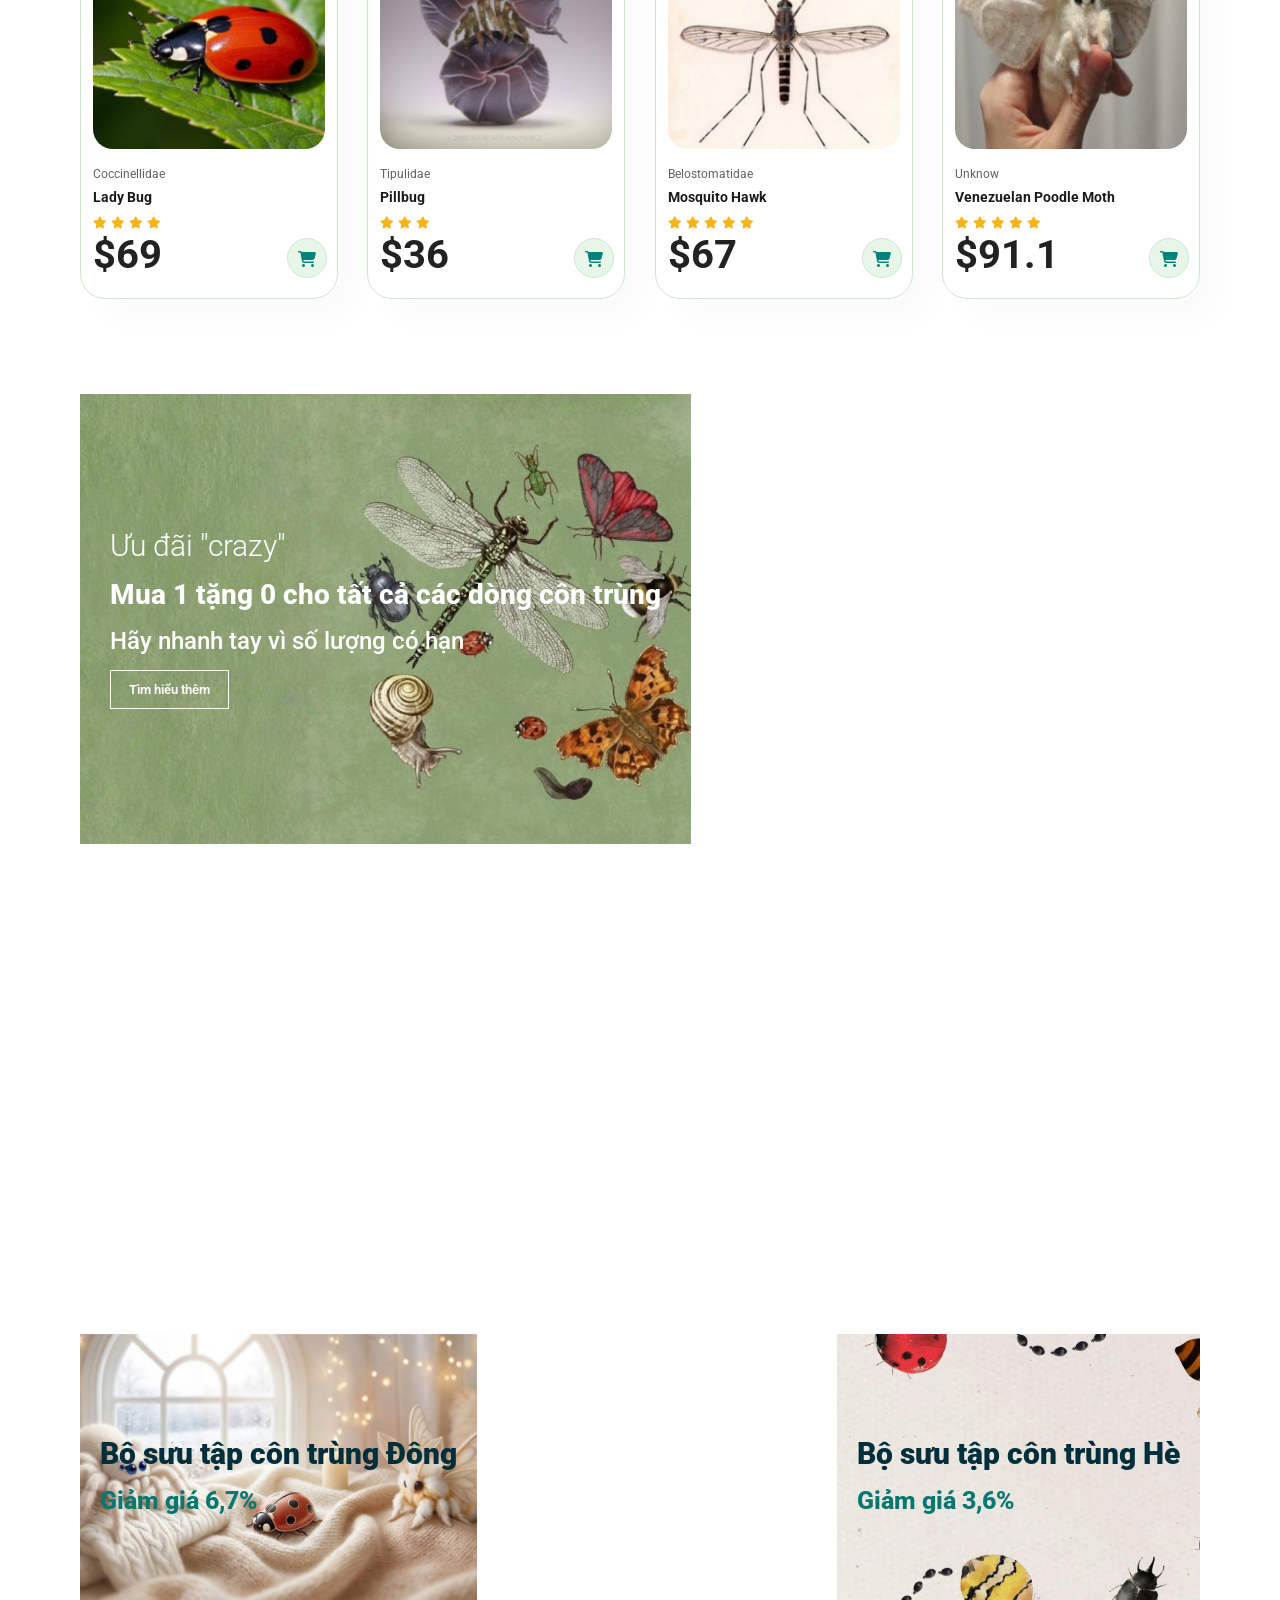
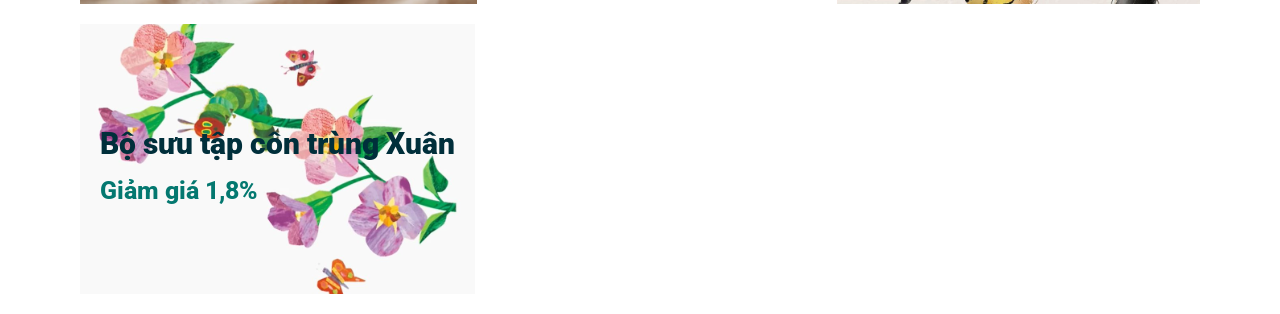
==== commit caf1baf8: "fix" ====
--- a/index.html
+++ b/index.html
@@ -282,7 +282,7 @@
             <h2>Ưu đãi dành cho dòng côn trùng mới</h2>
             <span>Dòng mới đã cập bến với giá hấp dẫn</span>
             <button class="white">Tìm hiểu thêm</button>
-        </div>
+      </div>
     </setion>
 
     <section id="banner3">
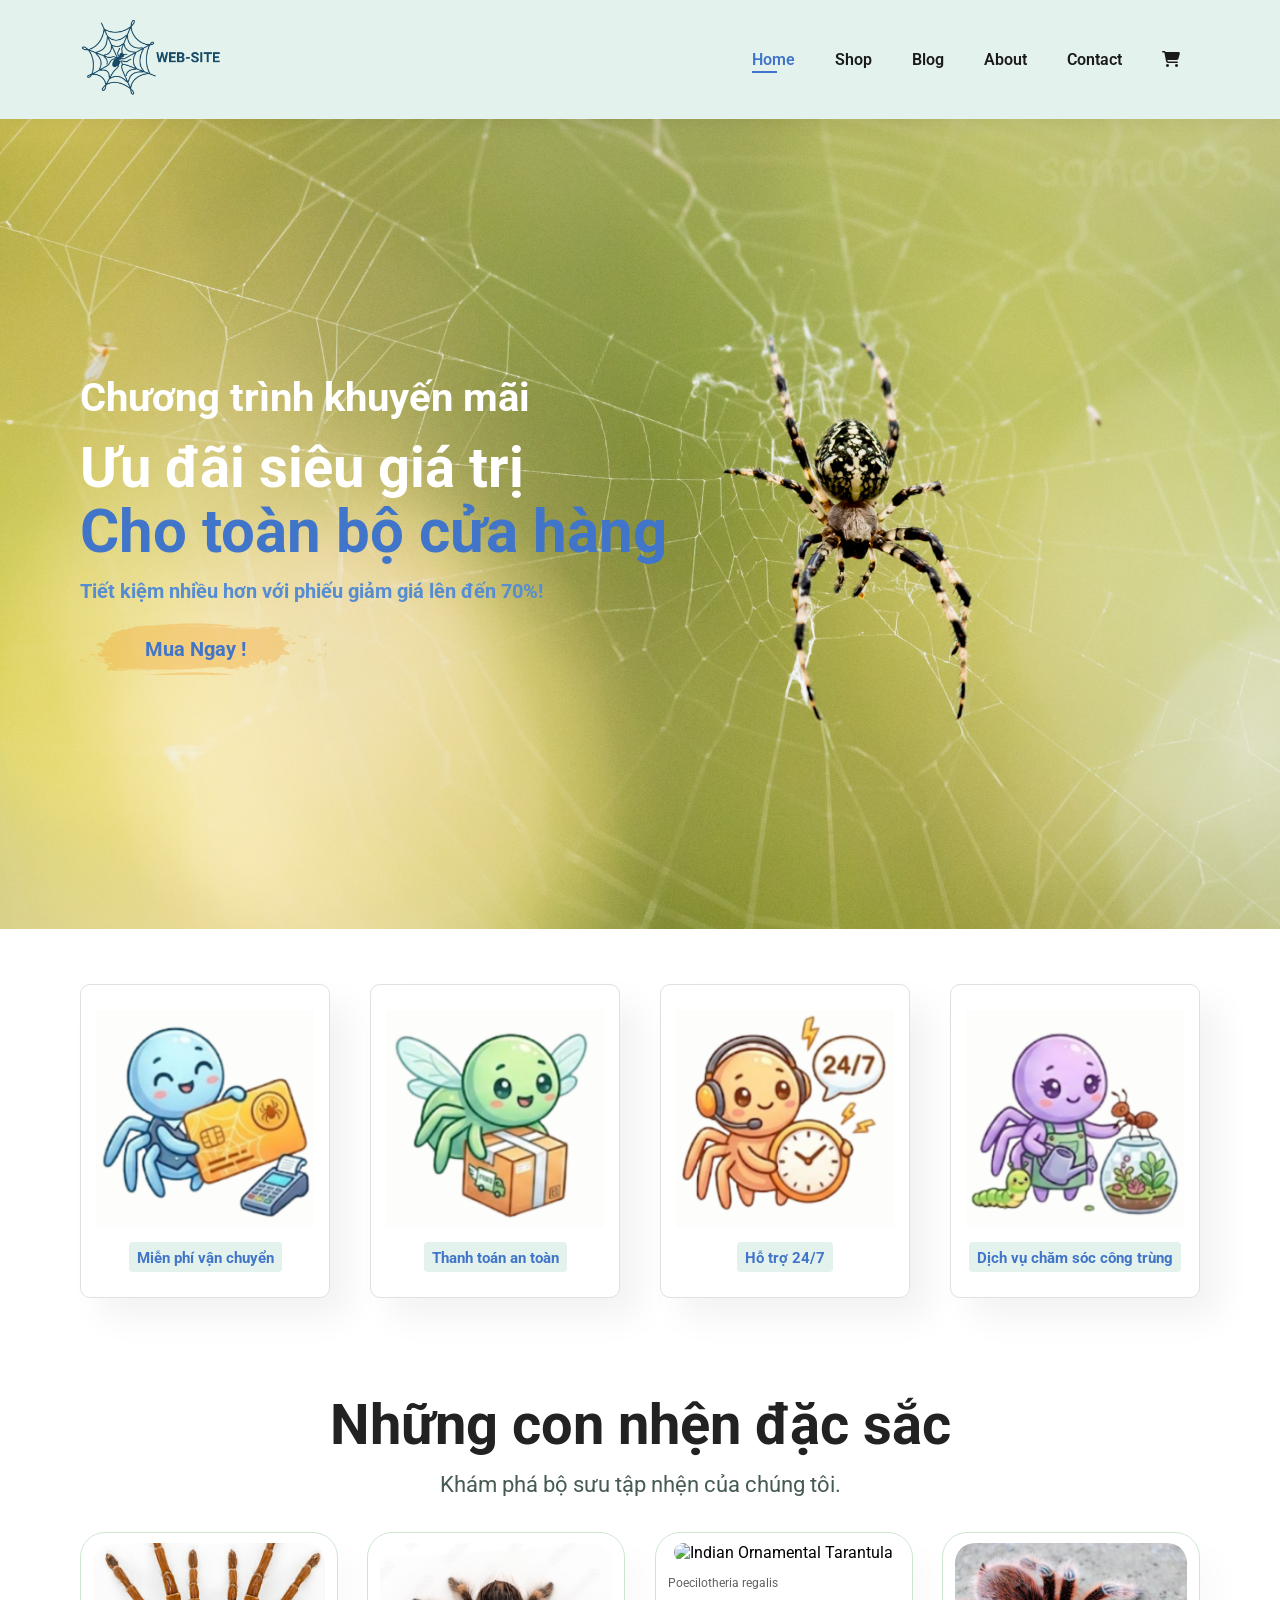
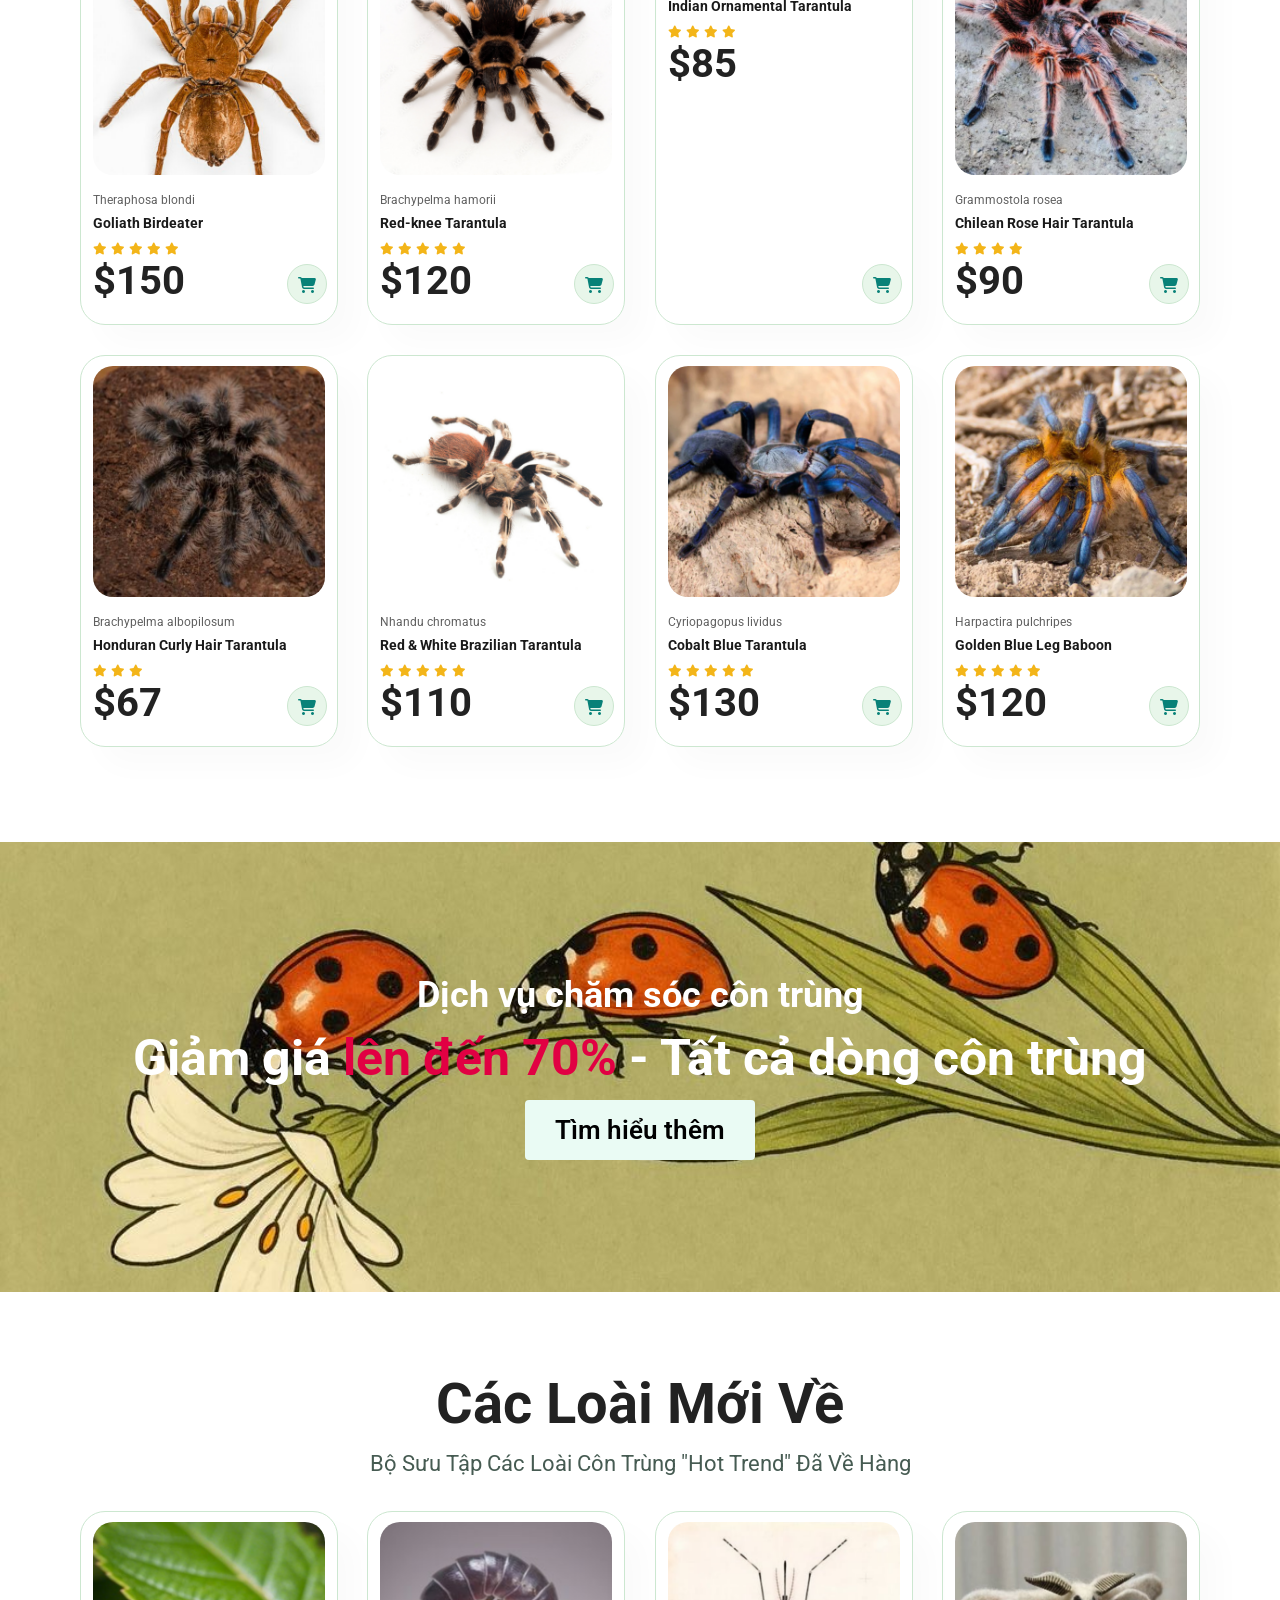
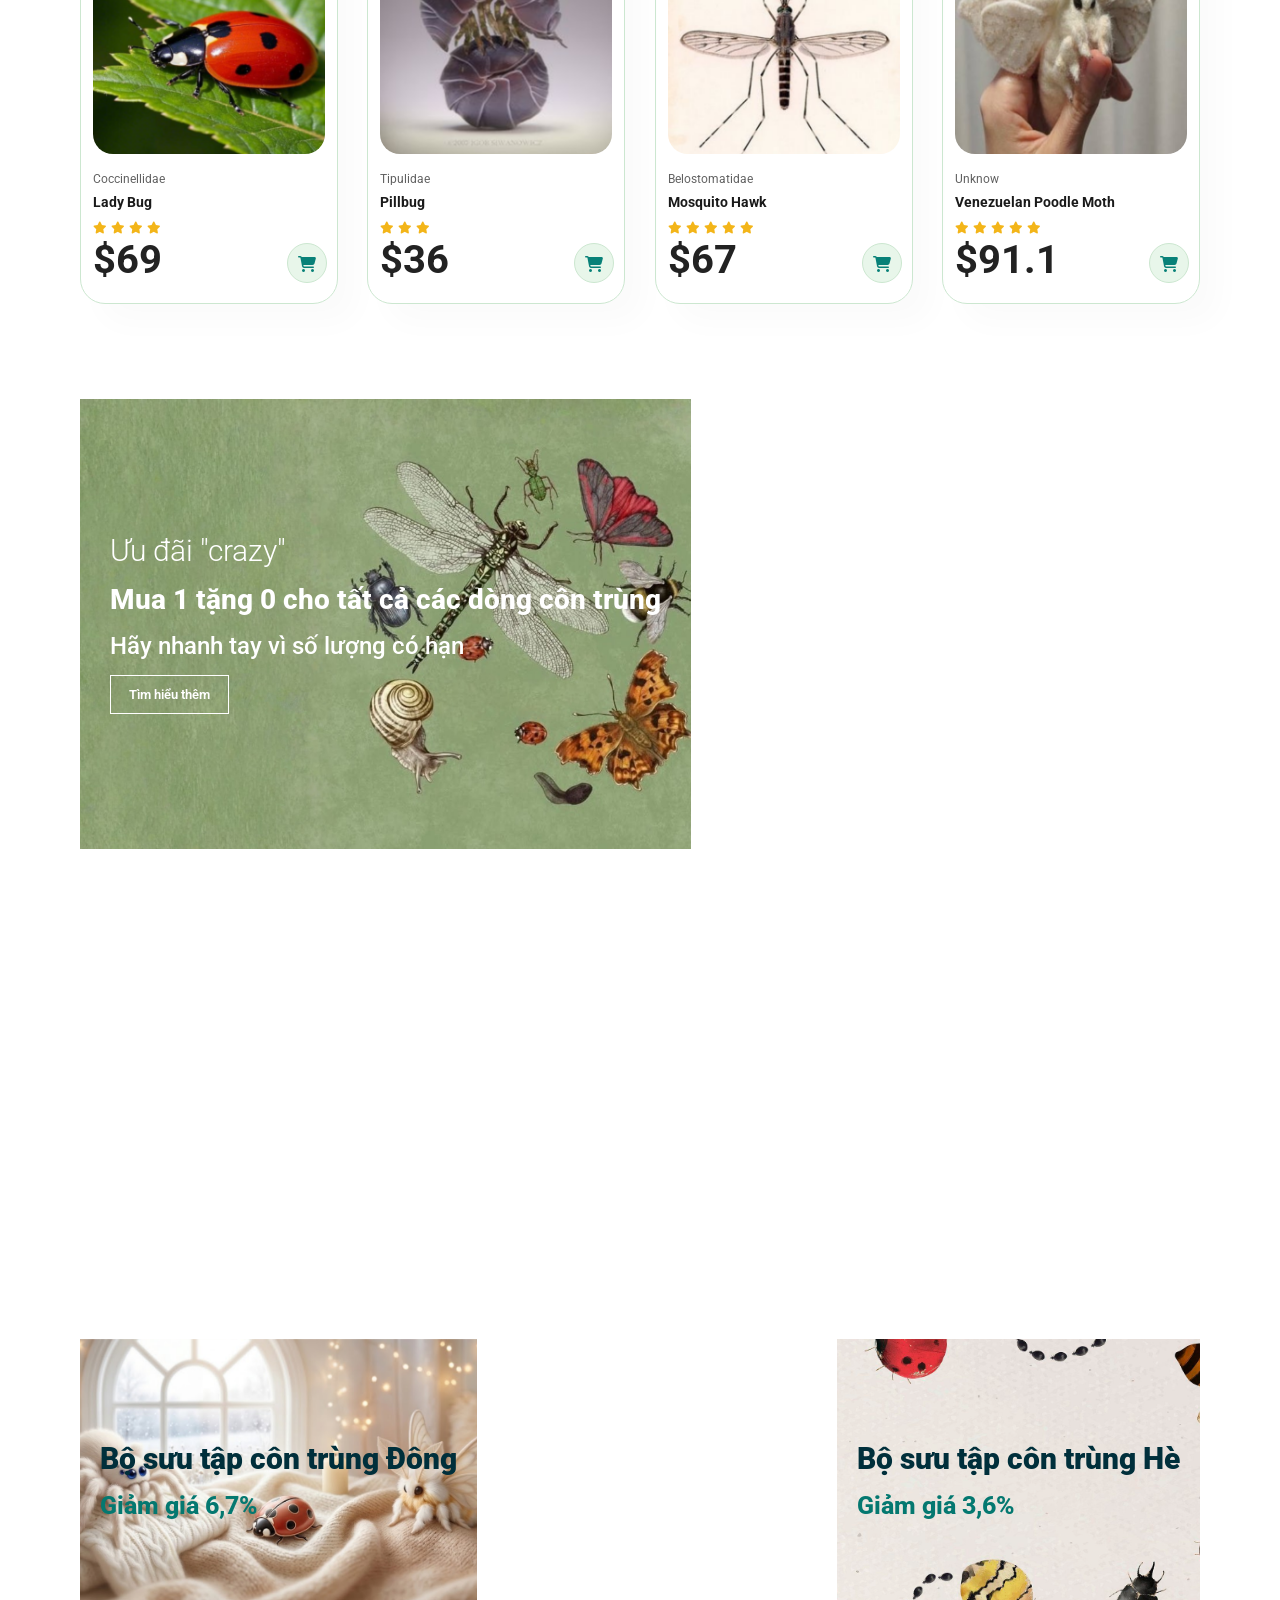
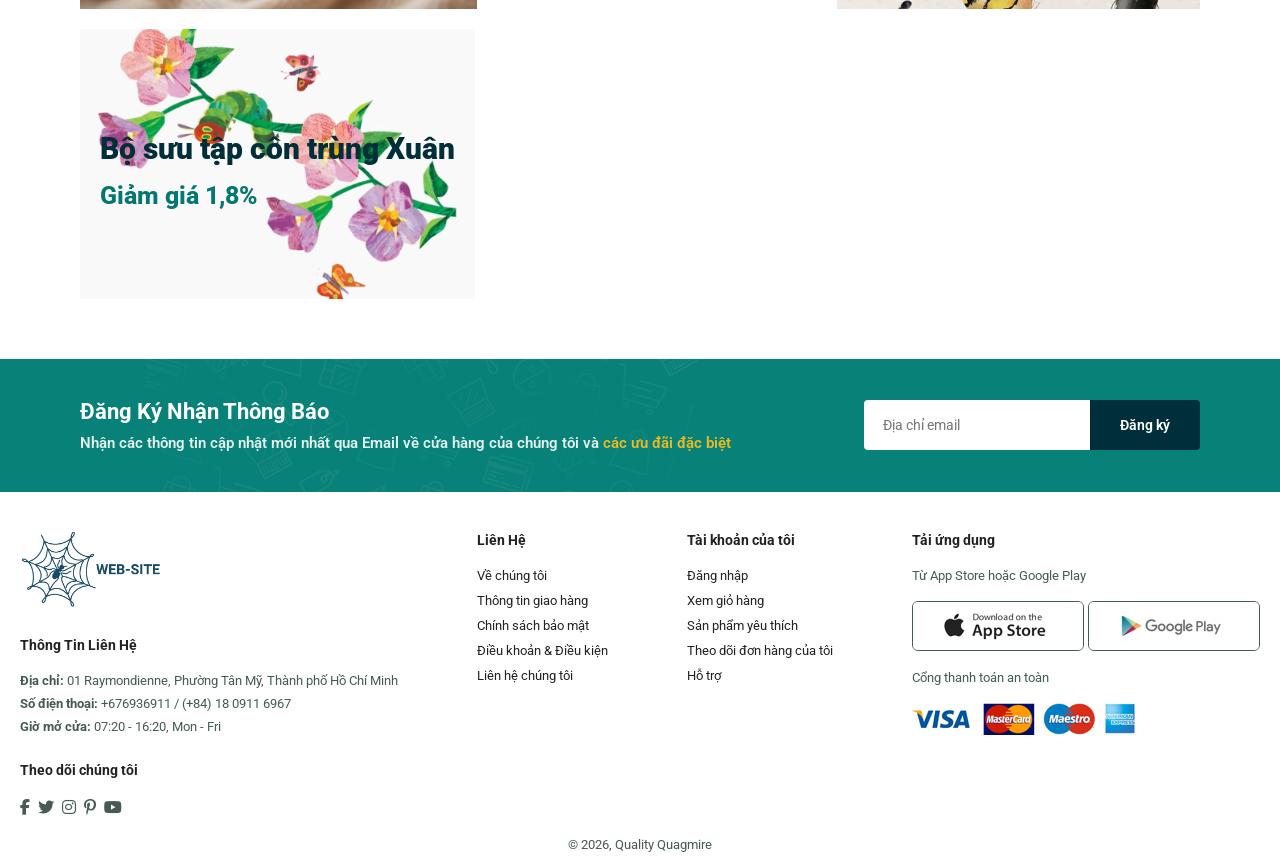
==== commit 8aeafe79: "Letter and footer" ====
--- a/index.html
+++ b/index.html
@@ -8,6 +8,7 @@
     <link rel="stylesheet" href="style.css">
 </head>
 <body>
+    <!-- Header -->
     <section id="header">
         <a href="#"><img src="./assets/img/Header-banner/logo.png" class="logo"></a>
 
@@ -23,6 +24,7 @@
         </div>
     </section>
     
+    <!-- Hero -->
     <section id="hero">
         <h4>Chương trình khuyến mãi</h4>
         <h2>Ưu đãi siêu giá trị</h2>
@@ -31,6 +33,7 @@
         <button>Mua Ngay !</button>
     </section>
     
+    <!-- Feature -->
     <section id="feature" class="section-p1">
         <div class="fe-box">
             <img src="./assets/img/Feature/1.png" alt="">
@@ -50,6 +53,7 @@
         </div>
     </section>
  
+    <!-- Product -->
     <section id="product1" class="section-p1">
         <h2>Những con nhện đặc sắc</h2>
         <p>Khám phá bộ sưu tập nhện của chúng tôi.</p>
@@ -190,12 +194,14 @@
         </div>
     </section>
 
+    <!-- Banner -->
     <section id="banner" class="section-m1">
         <h4>Dịch vụ chăm sóc côn trùng</h4>
         <h2>Giảm giá <span> lên đến 70% </span> - Tất cả dòng côn trùng</h2>
         <button class="normal">Tìm hiểu thêm</button>
     </section>
 
+    <!-- New Product -->
     <section id="product1" class="section-p1">
         <h2>Các Loài Mới Về</h2>
         <p>Bộ Sưu Tập Các Loài Côn Trùng "Hot Trend" Đã Về Hàng</p>
@@ -269,6 +275,7 @@
         </div>
     </section>
     
+    <!-- Small 2 Banner -->
     <setion id="sm-banner" class="section-p1">
         <div class="banner-box">
             <h4>Ưu đãi "crazy"</h4>
@@ -285,6 +292,7 @@
       </div>
     </setion>
 
+    <!-- Small 3 Banner -->
     <section id="banner3">
         <div class="banner-box">
             <h2>Bộ sưu tập côn trùng Đông</h2>
@@ -301,4 +309,72 @@
             <h3>Giảm giá 1,8%</h3>   
         </div>
     </section>
-</body>+
+    <!-- News Letter -->
+     <section id="newsletter" class="section-p1 section-m1">
+        <div class="newstext">
+            <h4>Đăng Ký Nhận Thông Báo</h4>
+            <p>Nhận các thông tin cập nhật mới nhất qua Email về cửa hàng của chúng tôi và <span>các ưu đãi đặc biệt</span></p>
+        </div>
+        <div class="form">
+            <input type="text" placeholder="Địa chỉ email">
+            <button class="normal">Đăng ký</button>
+        </div>
+     </section>
+
+     <!-- Footer -->
+      <footer id="section-p1">
+        <div class="col">
+            <img class="logo" src="./assets/img/Header-banner/logo.png">
+            <h4>Thông Tin Liên Hệ</h4>
+            <p><strong>Địa chỉ: </strong>01 Raymondienne, Phường Tân Mỹ, Thành phố Hồ Chí Minh</p>
+            <p><strong>Số điện thoại: </strong>+676936911 / (+84) 18 0911 6967</p>
+            <p><strong>Giờ mở cửa: </strong> 07:20 - 16:20, Mon - Fri</p>
+            <div class="follow">
+                <h4>Theo dõi chúng tôi</h4>
+                <div class="icon">
+                    <i class="fab fa-facebook-f"></i>
+                    <i class="fab fa-twitter"></i>
+                    <i class="fab fa-instagram"></i>
+                    <i class="fab fa-pinterest-p"></i>
+                    <i class="fab fa-youtube"></i>
+                </div>
+            </div>
+        </div>
+
+        <div class="col">
+            <h4>Liên Hệ</h4>
+            <a href="#">Về chúng tôi</a>
+            <a href="#">Thông tin giao hàng</a>
+            <a href="#">Chính sách bảo mật</a>
+            <a href="#">Điều khoản & Điều kiện</a>
+            <a href="#">Liên hệ chúng tôi</a>
+        </div>
+
+        <div class="col">
+            <h4>Tài khoản của tôi</h4>
+            <a href="#">Đăng nhập</a>
+            <a href="#">Xem giỏ hàng</a>
+            <a href="#">Sản phẩm yêu thích</a>
+            <a href="#">Theo dõi đơn hàng của tôi</a>
+            <a href="#">Hỗ trợ</a>
+        </div>
+
+        <div class="col install">
+            <h4>Tải ứng dụng</h4>
+            <p>Từ App Store hoặc Google Play</p>
+            <div class="row">
+                <img src="./assets/img/Footer/appstore.jpg" alt="">
+                <img src="./assets/img/Footer/googleplay.jpg" alt="">
+            </div>
+            <p>Cổng thanh toán an toàn</p>
+            <img src="./assets/img/Footer/paymethod.png" alt="">
+        </div>
+
+        <div class="copyright">
+            <p>© 2026, Quality Quagmire</p>
+        </div>
+      </footer>
+</body>
+
+</html>
--- a/style.css
+++ b/style.css
@@ -72,6 +72,7 @@
     width: 100%;
 }
 
+/* Header */
 #header {
     display: flex;
     align-items: center;
@@ -122,9 +123,10 @@
 }
 
 .logo {
-    height: 70px;
-}
-
+    height: 75px;
+}
+
+/* Hero */
 #hero {
     background-image: url("./assets/img/Header-banner/banner.jpg");
     height: 90vh;
@@ -153,7 +155,7 @@
 
 #hero p {
     color: #568cd2;
-    font-size: 15px;
+    font-size: 20px;
     padding-top: 15px;
     padding-bottom: 20px;
     font-weight: bold;
@@ -166,10 +168,11 @@
     padding: 14px 80px 14px 65px;
     cursor: pointer;
     font-weight: 700;
-    font-size: 17px;
+    font-size: 20px;
     border: 0;
 }
 
+/* Feature */
 #feature {
     display: flex;
     align-items: center;
@@ -219,6 +222,7 @@
     background-color: #ffffff;
 }
 
+/* Product */
 #product1 {
     text-align: center;
 }
@@ -297,13 +301,14 @@
     margin-bottom: 15px;
 }
 
+/* Banner */
 #banner {
     display: flex;
     flex-direction: column;
     justify-content: center;
     align-items: center;
     text-align: center;
-    background-image: url(./assets/img/banner2.png);
+    background-image: url(./assets/img/banner2.jpg);
     width: 100%;
     height: 50vh;
     background-size: cover;
@@ -311,18 +316,18 @@
 }
 
 #banner h4 {
-    color: #002f3b;
+    color: #fff;
     font-size: 36px;
 }
 
 #banner h2 {
-    color: #002f3b;
+    color: #fff;
     font-size: 50px;
     padding: 10px 0;
 }
 
 #banner h2 span {
-    color: #e80046;
+    color: #e10043;
 }
 
 #banner button {
@@ -335,6 +340,7 @@
     color: #fff;
 }
 
+/* Small 2 Banner */
 #sm-banner {
     display: flex;
     justify-content: space-between;
@@ -382,6 +388,7 @@
     border: 1px solid #088178;
 }
 
+/* Small 3 Banner */
 #banner3 {
     display: flex;
     justify-content: space-between;
@@ -422,3 +429,123 @@
     font-weight: 800;
     font-size: 25px
 }
+
+/* News Letter */
+#newsletter {
+    display: flex;
+    justify-content: space-between;
+    flex-wrap: wrap;
+    align-items: center;
+    background-image: url(./assets/img/newsletter.png);
+    background-repeat: no-repeat;
+    background-position: 20% 30%;
+    background-color: #088178;
+}
+
+#newsletter h4 {
+    font-size: 22px;
+    font-weight: 700;
+    color: #fff;
+    margin-bottom: 10px;
+}
+
+#newsletter p {
+    font-size: 15px;
+    font-weight: 600;
+    color: #e3f2ec;
+}
+
+#newsletter p span {
+    color: #e9bb24;
+}
+
+#newsletter .form {
+    display: flex;
+    width: 30%;
+}
+
+#newsletter input {
+    height: 3.125rem;
+    padding: 0 1.25em;
+    font-size: 14px;
+    width: 100%;
+    border: 1px solid transparent;
+    border-radius: 4px;
+    outline: none;
+    border-top-right-radius: 0;
+    border-bottom-right-radius: 0;
+}
+
+#newsletter button {
+    background-color: #002f3b;
+    color: #fff;
+    white-space: nowrap;
+    border-top-left-radius: 0;
+    border-bottom-left-radius: 0;
+    font-size: 14px;
+}
+
+/* Footer */
+footer {
+    display: flex;
+    flex-wrap: wrap;
+    justify-content: space-between;
+    padding: 0 20px 0 20px;
+}
+
+footer .col {
+    display: flex;
+    flex-direction: column;
+    align-items: flex-start;
+    margin-bottom: 20px;
+}
+
+footer .logo {
+    margin-bottom: 30px;
+}
+
+footer h4 {
+    font-size: 14px;
+    padding-bottom: 20px;
+}
+
+footer p {
+    font-size: 13px;
+    margin: 0 0 8px 0;
+}
+
+footer a {
+    font-size: 13px;
+    text-decoration: none;
+    color: #222;
+    margin-bottom: 10px;
+}
+
+footer .follow {
+    margin-top: 20px;
+}
+
+footer .follow i {
+    color: #465b52;
+    padding-right: 4px;
+    cursor: pointer;
+}
+
+footer .install .row img {
+    border-radius: 6px;
+    border: 1px solid #465b52;
+}
+
+footer .install img {
+    margin: 10px 0 15px 0;
+}
+
+footer .follow i:hover, 
+footer a:hover {
+    color: #088178;
+}
+
+footer .copyright {
+    width: 100%;
+    text-align: center
+}
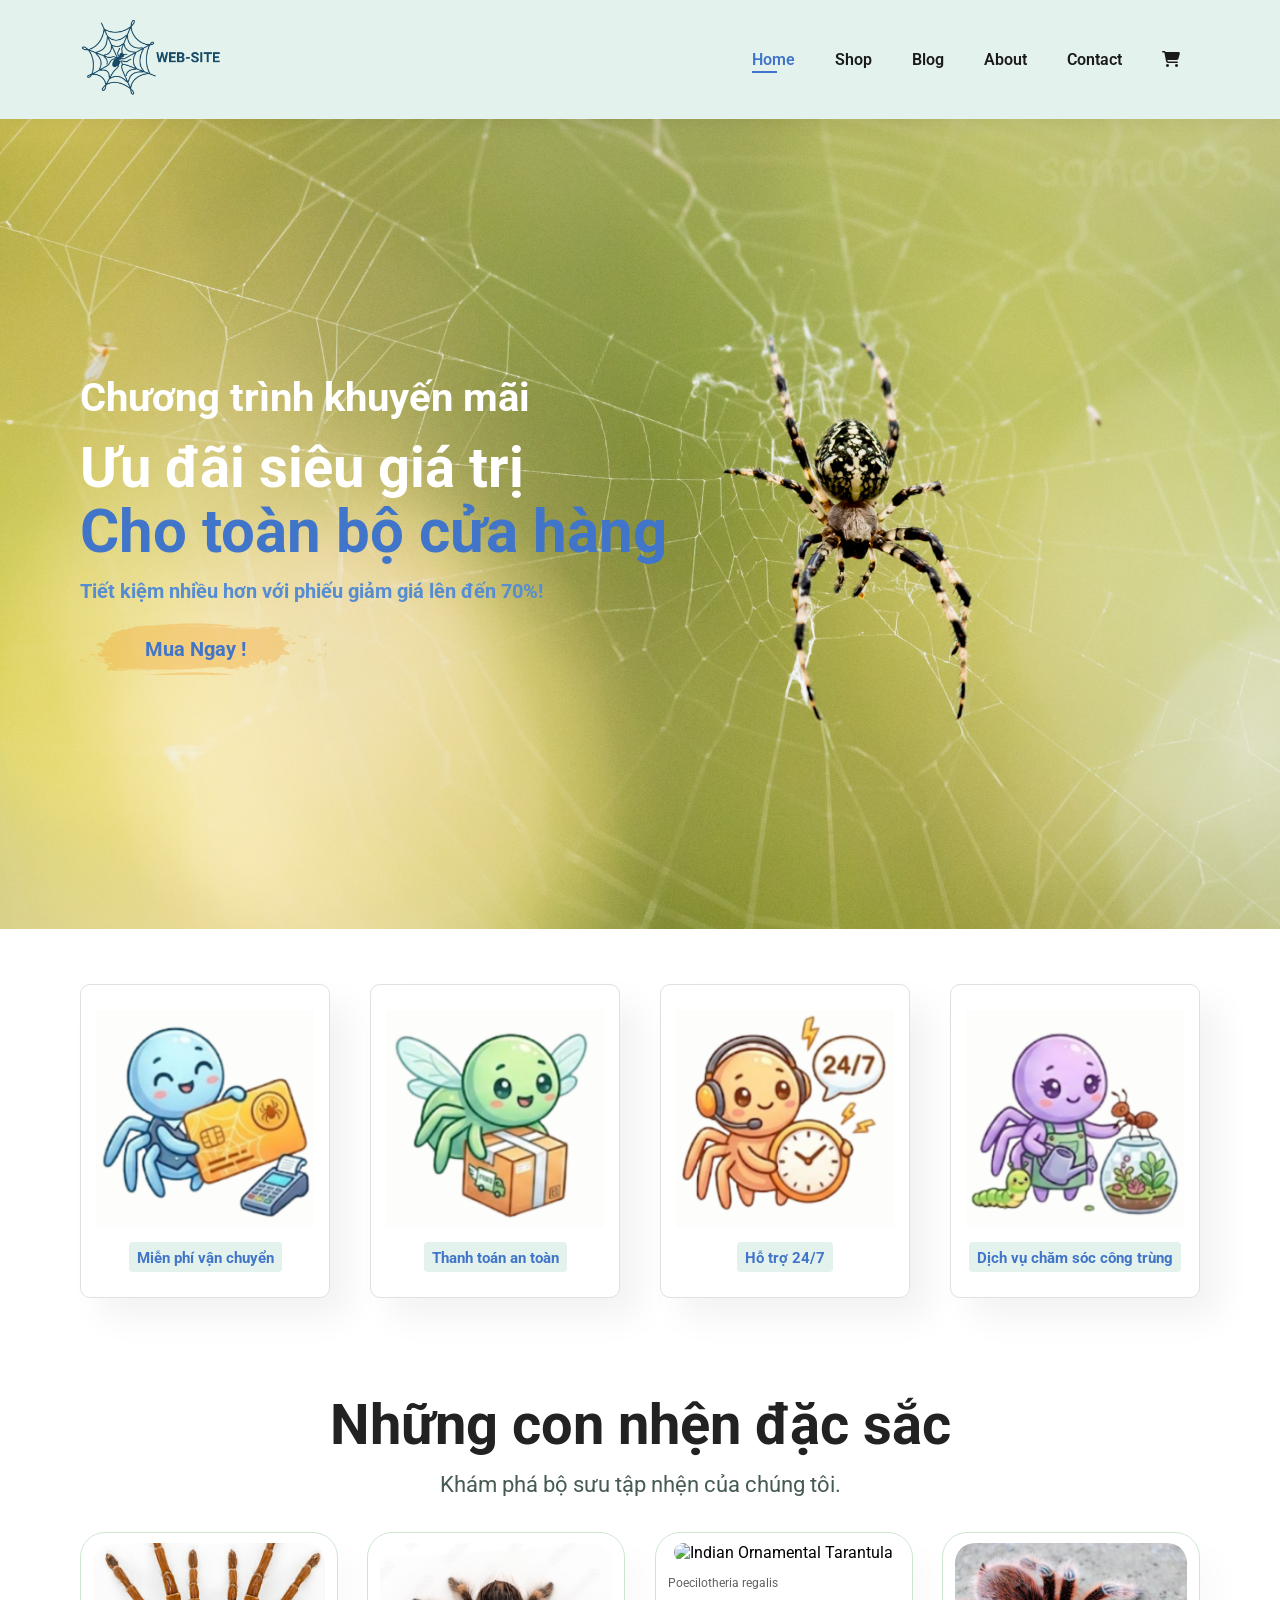
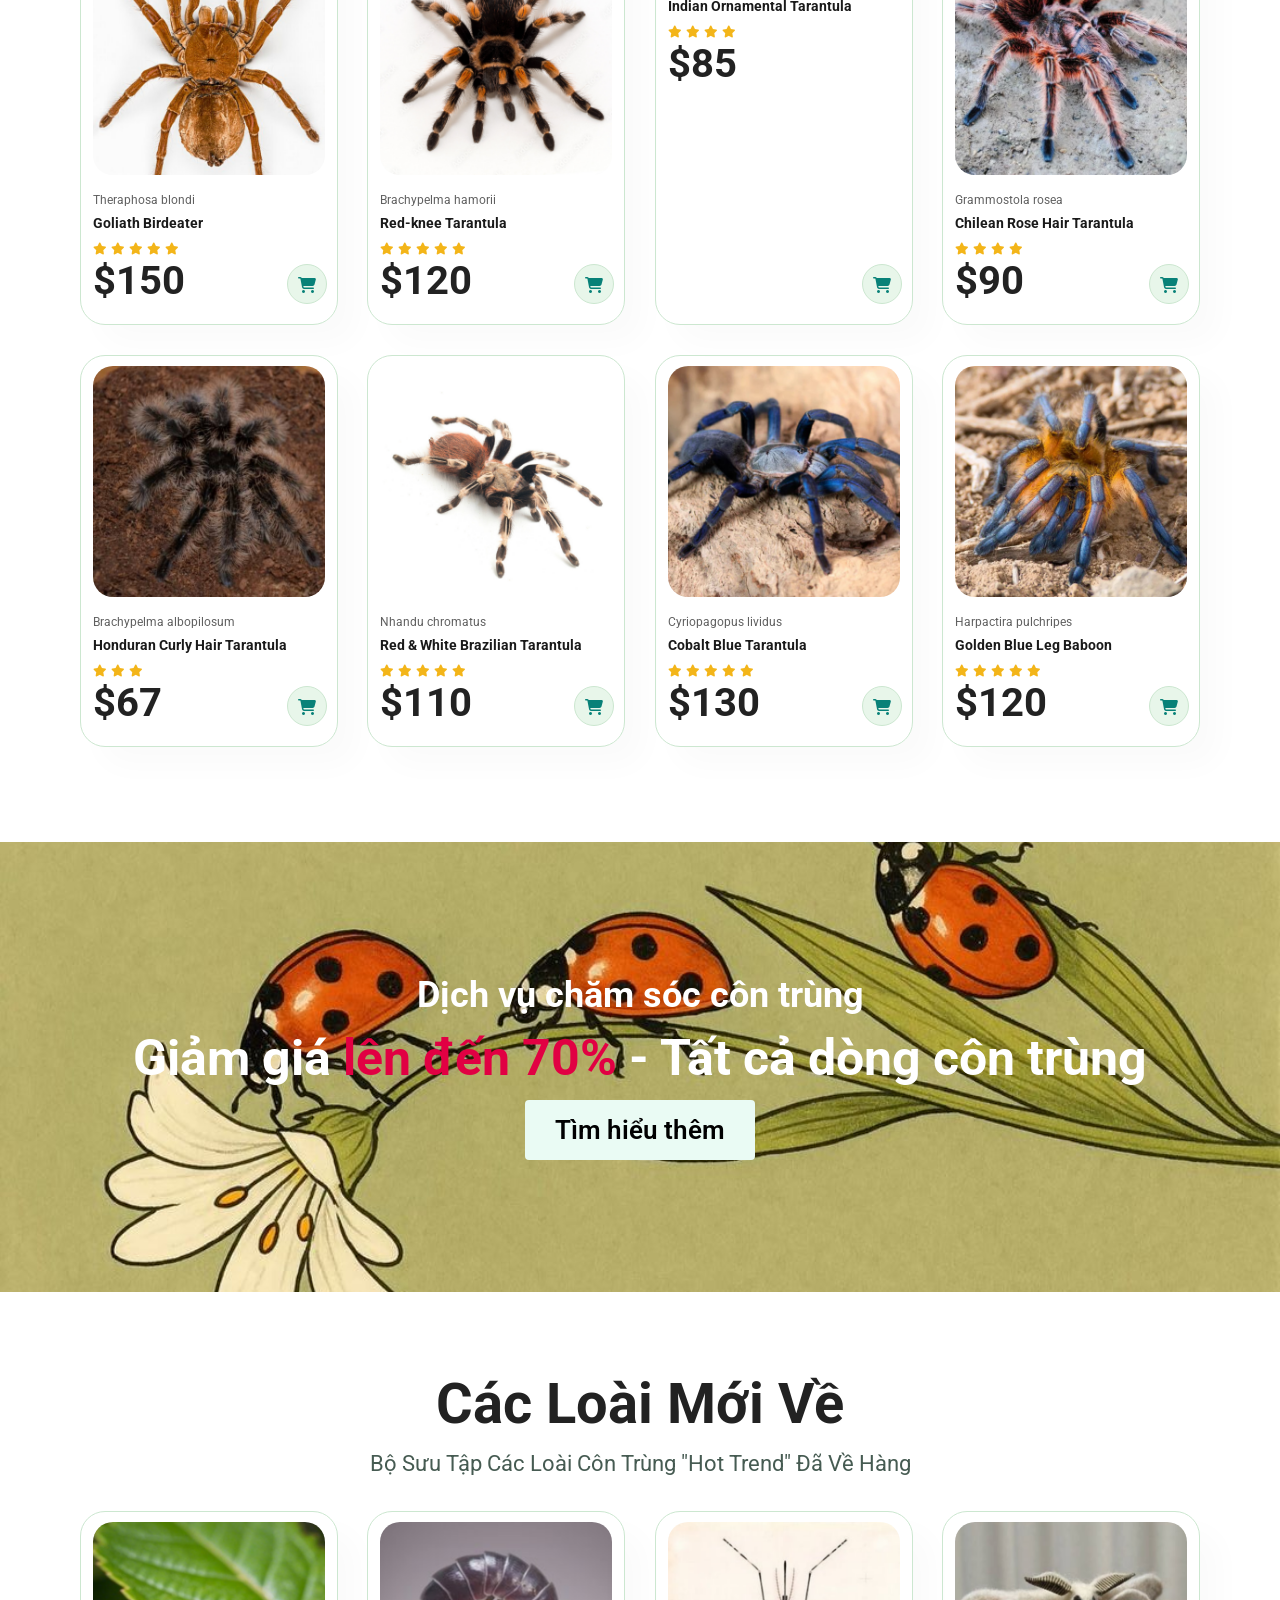
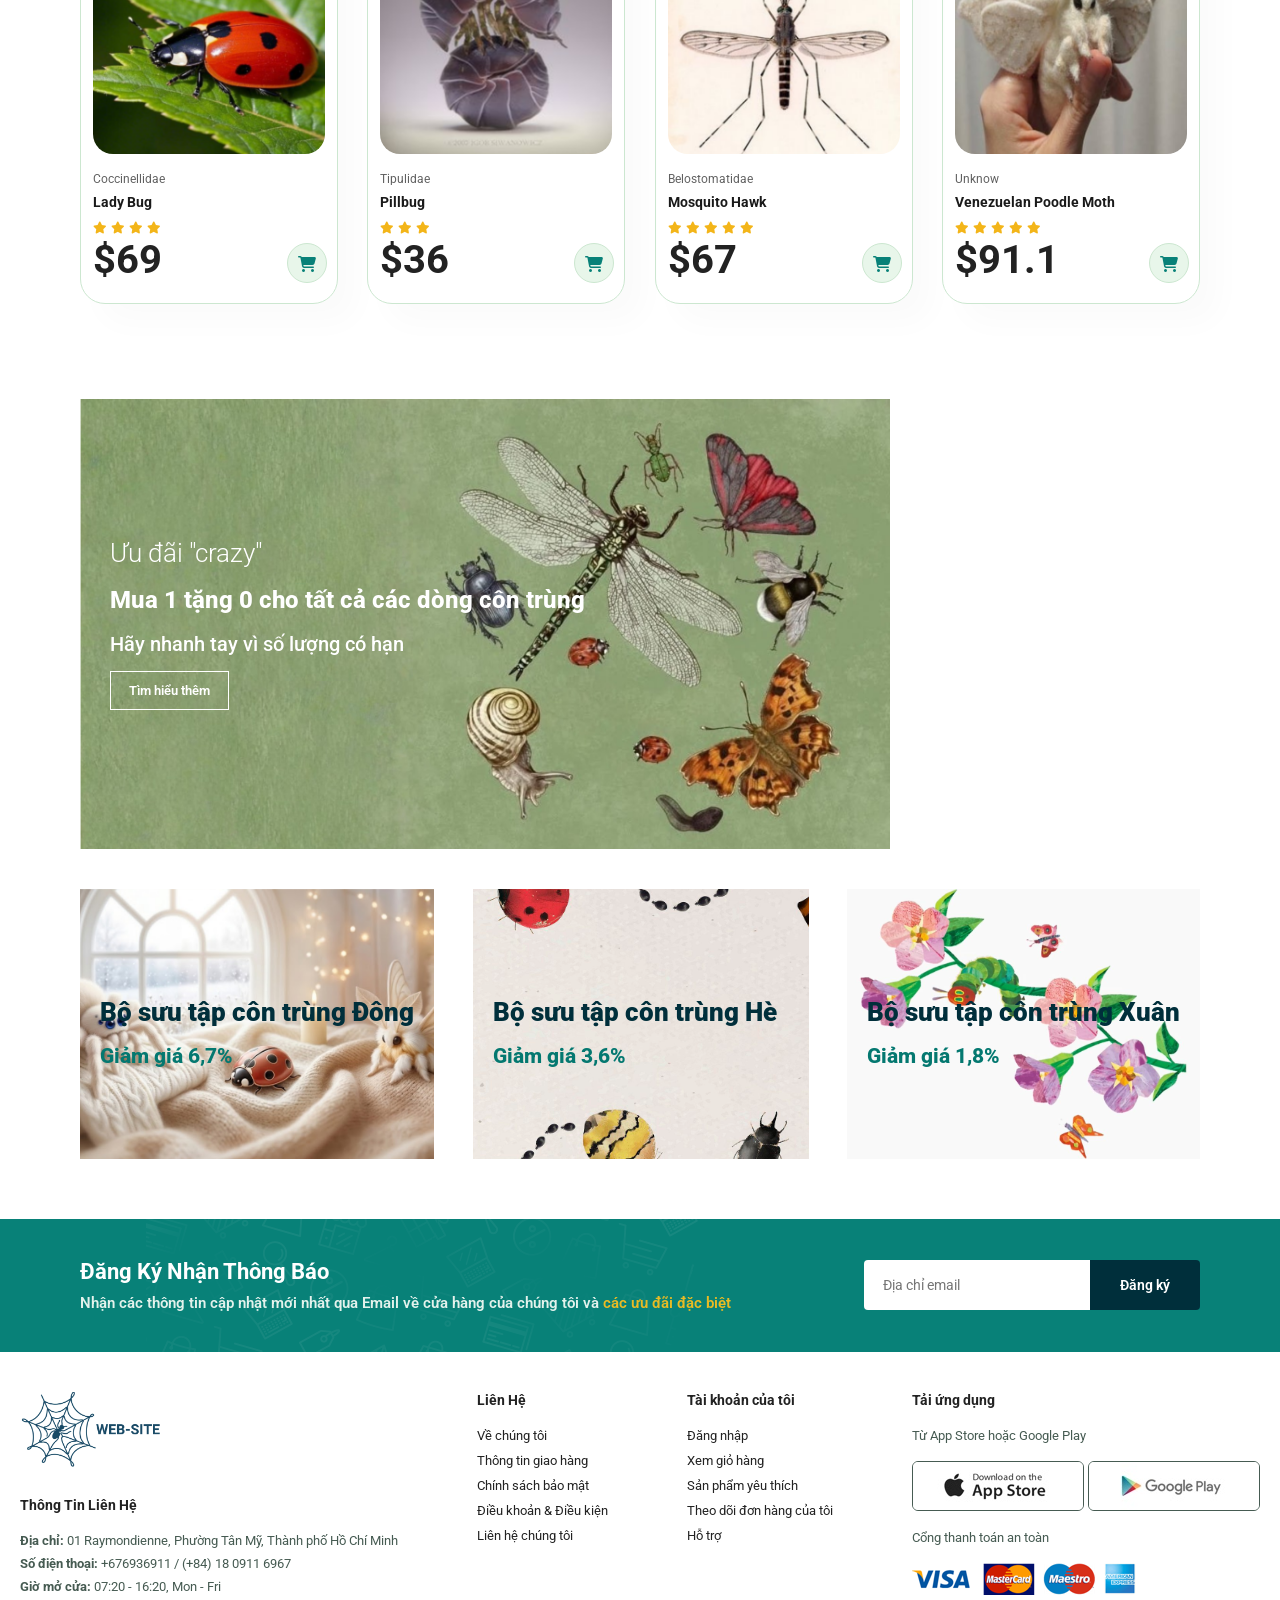
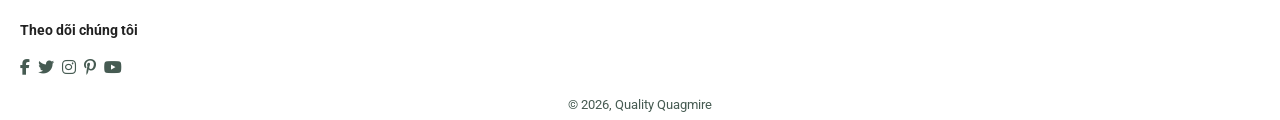
==== commit af67df2e: "fix" ====
--- a/index.html
+++ b/index.html
@@ -5,7 +5,7 @@
     <meta name="viewport" content="width=device-width, initial-scale=1.0">
     <link rel="stylesheet" href="https://cdnjs.cloudflare.com/ajax/libs/font-awesome/6.2.0/css/all.min.css">
     <title>Web-site</title>
-    <link rel="stylesheet" href="style.css">
+    <link rel="stylesheet" href="./assets/css/style.css">
 </head>
 <body>
     <!-- Header -->
--- a/assets/css/style.css
+++ b/assets/css/style.css
@@ -0,0 +1,551 @@
+@import url('https://fonts.googleapis.com/css2?family=Roboto:ital,wght@0,100..900;1,100..900&display=swap');
+
+* {
+    margin: 0;
+    padding: 0;
+    box-sizing: border-box;
+    font-family: "Roboto", sans-serif;
+}
+
+h1 {
+    font-size: 60px;
+    line-height: 64px;
+    color: #222;
+}
+
+h2 {
+    font-size: 56px;
+    line-height:64px;
+    color:#222
+}
+
+h4 {
+    font-size: 40px;
+    color: #222;
+}
+
+h6 {
+    font-weight: 700;
+    font-size: 22px;
+}
+
+p {
+    font-size: 22px;
+    color: #465b52;
+}
+
+.section-p1 {
+    padding: 40px 80px;
+}
+
+.section-m1 {
+    margin: 40px 0;
+}
+
+button.normal {
+    font-size: 34px;
+    font-weight: 600;
+    padding: 15px 30px;
+    color: black;
+    background-color: #fff;
+    border-radius: 4px;
+    cursor: pointer;
+    border:none;
+    outline: none;
+    transition: 0.3s;
+}
+
+
+button.white {
+    font-size: 13px;
+    font-weight: 600;
+    padding: 11px 18px;
+    color: #fff;
+    background-color: transparent;
+    cursor: pointer;
+    border:1px solid #fff;
+    outline: none;
+    transition: 0.2s;
+}
+
+body {
+    width: 100%;
+}
+
+/* Header */
+#header {
+    display: flex;
+    align-items: center;
+    justify-content: space-between;
+    padding: 20px 80px;
+    background: #e3f2ec;
+    box-shadow: 0 5px 15px rgba(0, 0, 0, 0.06);
+    z-index: 999;
+    position: sticky;
+    top: 0;
+    left: 0;
+}
+
+#navbar {
+    display: flex;
+    align-items: center;
+    justify-content: center;
+}
+
+#navbar li {
+    list-style:none ;
+    padding:0 20px;
+    position: relative;
+}
+
+#navbar li a {
+    text-decoration: none;
+    font-size: 16px; 
+    font-weight: 600;
+    color: #1a1a1a;
+    transition: 0 0.3s ease;
+}
+
+#navbar li a:hover,
+#navbar li a.active {
+    color: #4175c9;
+}
+
+#navbar li a.active::after, 
+#navbar li a:hover::after {
+    content: "";
+    width: 30%;
+    background: #4175c9;
+    height: 2px;
+    position: absolute;
+    bottom: -4px;
+    left: 20px;
+}
+
+.logo {
+    height: 75px;
+}
+
+/* Hero */
+#hero {
+    background-image: url("../img/Header-banner/banner.jpg");
+    height: 90vh;
+    width: 100%;
+    background-size: cover;
+    background-position: top 25% right 0;
+    padding: 0 80px;
+    display: flex;
+    flex-direction: column;
+    align-items: flex-start;
+    justify-content: center;
+}
+
+#hero h4 {
+    padding-bottom: 15px;
+    color: #fff;
+}
+
+#hero h1 {
+    color: #4175c9;
+}
+
+#hero h2 {
+    color: #fff;
+}
+
+#hero p {
+    color: #568cd2;
+    font-size: 20px;
+    padding-top: 15px;
+    padding-bottom: 20px;
+    font-weight: bold;
+}
+
+#hero button {
+    background-image: url("../img/Header-banner/button.png");
+    background-color: transparent;
+    color: #4175c9;
+    padding: 14px 80px 14px 65px;
+    cursor: pointer;
+    font-weight: 700;
+    font-size: 20px;
+    border: 0;
+}
+
+/* Feature */
+#feature {
+    display: flex;
+    align-items: center;
+    justify-content: space-between;
+    flex-wrap: wrap; 
+}
+#feature .fe-box {
+    width: 250px;
+    text-align: center;
+    padding: 25px 15px;
+    box-shadow: 20px 20px 34px rgba(0, 0, 0, 0.05);
+    border: 1px solid #e0e0e0;
+    border-radius: 10px;
+    margin: 15px 0;
+}
+
+#feature .fe-box:hover {
+    box-shadow: 10px 10px 54px rgba(70, 62, 223, 0.15);
+}
+
+#feature .fe-box img {
+    width: 100%;
+    margin-bottom: 10px;
+}
+
+#feature .fe-box h6 {
+    display: inline-block;
+    padding: 9px 8px 6px 8px;
+    line-height: 1;
+    border-radius: 4px;
+    color: #4175c9;
+    background-color: #e3f2ec;
+    font-size: 15px;
+}
+
+#feature .fe-box:nth-child(1) {
+    background-color: #ffffff;
+}
+
+#feature .fe-box:nth-child(2) {
+    background-color: #ffffff;
+}
+#feature .fe-box:nth-child(3) {
+    background-color: #ffffff;
+}
+#feature .fe-box:nth-child(4) {
+    background-color: #ffffff;
+}
+
+/* Product */
+#product1 {
+    text-align: center;
+}
+
+#product1 .pro-container {
+    padding-top:20px;
+    display: flex;
+    justify-content: space-between;
+    flex-wrap: wrap;
+}
+
+#product1 .pro {
+    width: 23%;
+    min-width: 250px;
+    padding: 10px 12px;
+    border: 1px solid #cce7d0;
+    border-radius: 25px;
+    cursor: pointer;
+    box-shadow: 20px 20px 30px rgba(0, 0, 0, 0.02);
+    margin: 15px 0;
+    transition: 0.2s ease;
+    position: relative;
+}  
+
+#product1 .pro:hover {
+    box-shadow: 20px 20px 30px rgba(0, 0, 0, 0.06);
+}
+
+#product1 .pro img {
+    width: 100%;
+    border-radius: 20px;
+}
+
+#product1 .pro .des {
+    text-align: start;
+    padding: 10px 0;
+}
+#product1 .pro .des span {
+    font-size: 12px;
+    color: #606060;
+}
+
+#product1 .pro .des h5 {
+    font-size: 14px;
+    color: #1a1a1a;
+    padding: 7px 0;
+}
+
+#product1 .pro .des i {
+    color: rgb(243, 181, 25);
+    font-size: 12px;
+}
+
+#product1 .pro .des .h4{
+    padding-top: 7px;
+    font-size: 15px;
+    font-weight: 700;
+    color: #088178 ;
+}
+
+#product1 .pro .cart {
+    width: 40px;
+    height: 40px;
+    line-height: 40px;
+    border-radius: 50px;
+    background-color: #e8f6ea;
+    color: #088178;
+    border: 1px solid #cce7d0;
+    position:absolute;
+    bottom: 20px;
+    right: 10px;
+    
+}
+
+#product1 h2 {
+    margin-bottom: 15px;
+}
+
+/* Banner */
+#banner {
+    display: flex;
+    flex-direction: column;
+    justify-content: center;
+    align-items: center;
+    text-align: center;
+    background-image: url(../img/banner2.jpg);
+    width: 100%;
+    height: 50vh;
+    background-size: cover;
+    background-position: center;
+}
+
+#banner h4 {
+    color: #fff;
+    font-size: 36px;
+}
+
+#banner h2 {
+    color: #fff;
+    font-size: 50px;
+    padding: 10px 0;
+}
+
+#banner h2 span {
+    color: #e10043;
+}
+
+#banner button {
+    background: #eafbf4;
+    font-size: 26px;
+}
+
+#banner button:hover {
+    background: #088178;
+    color: #fff;
+}
+
+/* Small 2 Banner */
+#sm-banner {
+    display: flex;
+    justify-content:space-between;
+    flex-wrap: nowrap;
+}
+
+#sm-banner .banner-box {
+    display: flex;
+    flex-direction: column;
+    justify-content: center;
+    align-items: flex-start;
+    background-image: url(../img/Sale-banner/sale1.png);
+    min-width: 90vh;
+    height: 50vh;
+    background-size: cover;
+    background-position: center;
+    padding: 30px;
+}
+
+#sm-banner .banner-box2 {
+    background-image: url(../img/Sale-banner/sale2.png);
+}
+
+#sm-banner h4 {
+    color: #fff;
+    font-size: 26px;
+    font-weight: 300;
+}
+
+#sm-banner h2 {
+    color: #fff;
+    font-size: 24px;
+    font-weight: 800;
+}
+
+#sm-banner span{
+    color: #fff;
+    font-size: 20px;
+    font-weight: 500;
+    padding-bottom: 15px;
+}
+
+#sm-banner .banner-box:hover button{
+    background: #088178;
+    border: 1px solid #088178;
+}
+
+/* Small 3 Banner */
+#banner3 {
+    display: flex;
+    justify-content: space-between;
+    flex-wrap: nowrap;
+    padding: 0 80px;
+}
+
+#banner3 .banner-box{
+    display: flex;
+    flex-direction: column;
+    justify-content: center;
+    align-items: flex-start;
+    background-image: url(../img/Sale-banner/sale3.png);
+    min-width: 30%;
+    height: 30vh;
+    background-size: cover;
+    background-position: center;
+    padding: 20px;
+    margin-bottom: 20px;
+}
+
+#banner3 .banner-box2 {
+    background-image:url(../img/Sale-banner/sale4.jpg);
+}
+
+#banner3 .banner-box3 {
+    background-image:url(../img/Sale-banner/sale5.jpg);
+}
+
+#banner3 h2{
+    color: #002f3b;
+    font-weight: 900;
+    font-size: 26px;
+}
+
+#banner3 h3 {
+    color: #047870;
+    font-weight: 800;
+    font-size: 21px
+}
+
+/* News Letter */
+#newsletter {
+    display: flex;
+    justify-content: space-between;
+    flex-wrap: wrap;
+    align-items: center;
+    background-image: url(../img/newsletter.png);
+    background-repeat: no-repeat;
+    background-position: 20% 30%;
+    background-color: #088178;
+}
+
+#newsletter h4 {
+    font-size: 22px;
+    font-weight: 700;
+    color: #fff;
+    margin-bottom: 10px;
+}
+
+#newsletter p {
+    font-size: 15px;
+    font-weight: 600;
+    color: #e3f2ec;
+}
+
+#newsletter p span {
+    color: #e9bb24;
+}
+
+#newsletter .form {
+    display: flex;
+    width: 30%;
+}
+
+#newsletter input {
+    height: 3.125rem;
+    padding: 0 1.25em;
+    font-size: 14px;
+    width: 100%;
+    border: 1px solid transparent;
+    border-radius: 4px;
+    outline: none;
+    border-top-right-radius: 0;
+    border-bottom-right-radius: 0;
+}
+
+#newsletter button {
+    background-color: #002f3b;
+    color: #fff;
+    white-space: nowrap;
+    border-top-left-radius: 0;
+    border-bottom-left-radius: 0;
+    font-size: 14px;
+}
+
+/* Footer */
+footer {
+    display: flex;
+    flex-wrap: wrap;
+    justify-content: space-between;
+    padding: 0 20px 0 20px;
+}
+
+footer .col {
+    display: flex;
+    flex-direction: column;
+    align-items: flex-start;
+    margin-bottom: 20px;
+}
+
+footer .logo {
+    margin-bottom: 30px;
+}
+
+footer h4 {
+    font-size: 14px;
+    padding-bottom: 20px;
+}
+
+footer p {
+    font-size: 13px;
+    margin: 0 0 8px 0;
+}
+
+footer a {
+    font-size: 13px;
+    text-decoration: none;
+    color: #222;
+    margin-bottom: 10px;
+}
+
+footer .follow {
+    margin-top: 20px;
+}
+
+footer .follow i {
+    color: #465b52;
+    padding-right: 4px;
+    cursor: pointer;
+}
+
+footer .install .row img {
+    border-radius: 6px;
+    border: 1px solid #465b52;
+}
+
+footer .install img {
+    margin: 10px 0 15px 0;
+}
+
+footer .follow i:hover, 
+footer a:hover {
+    color: #088178;
+}
+
+footer .copyright {
+    width: 100%;
+    text-align: center
+}
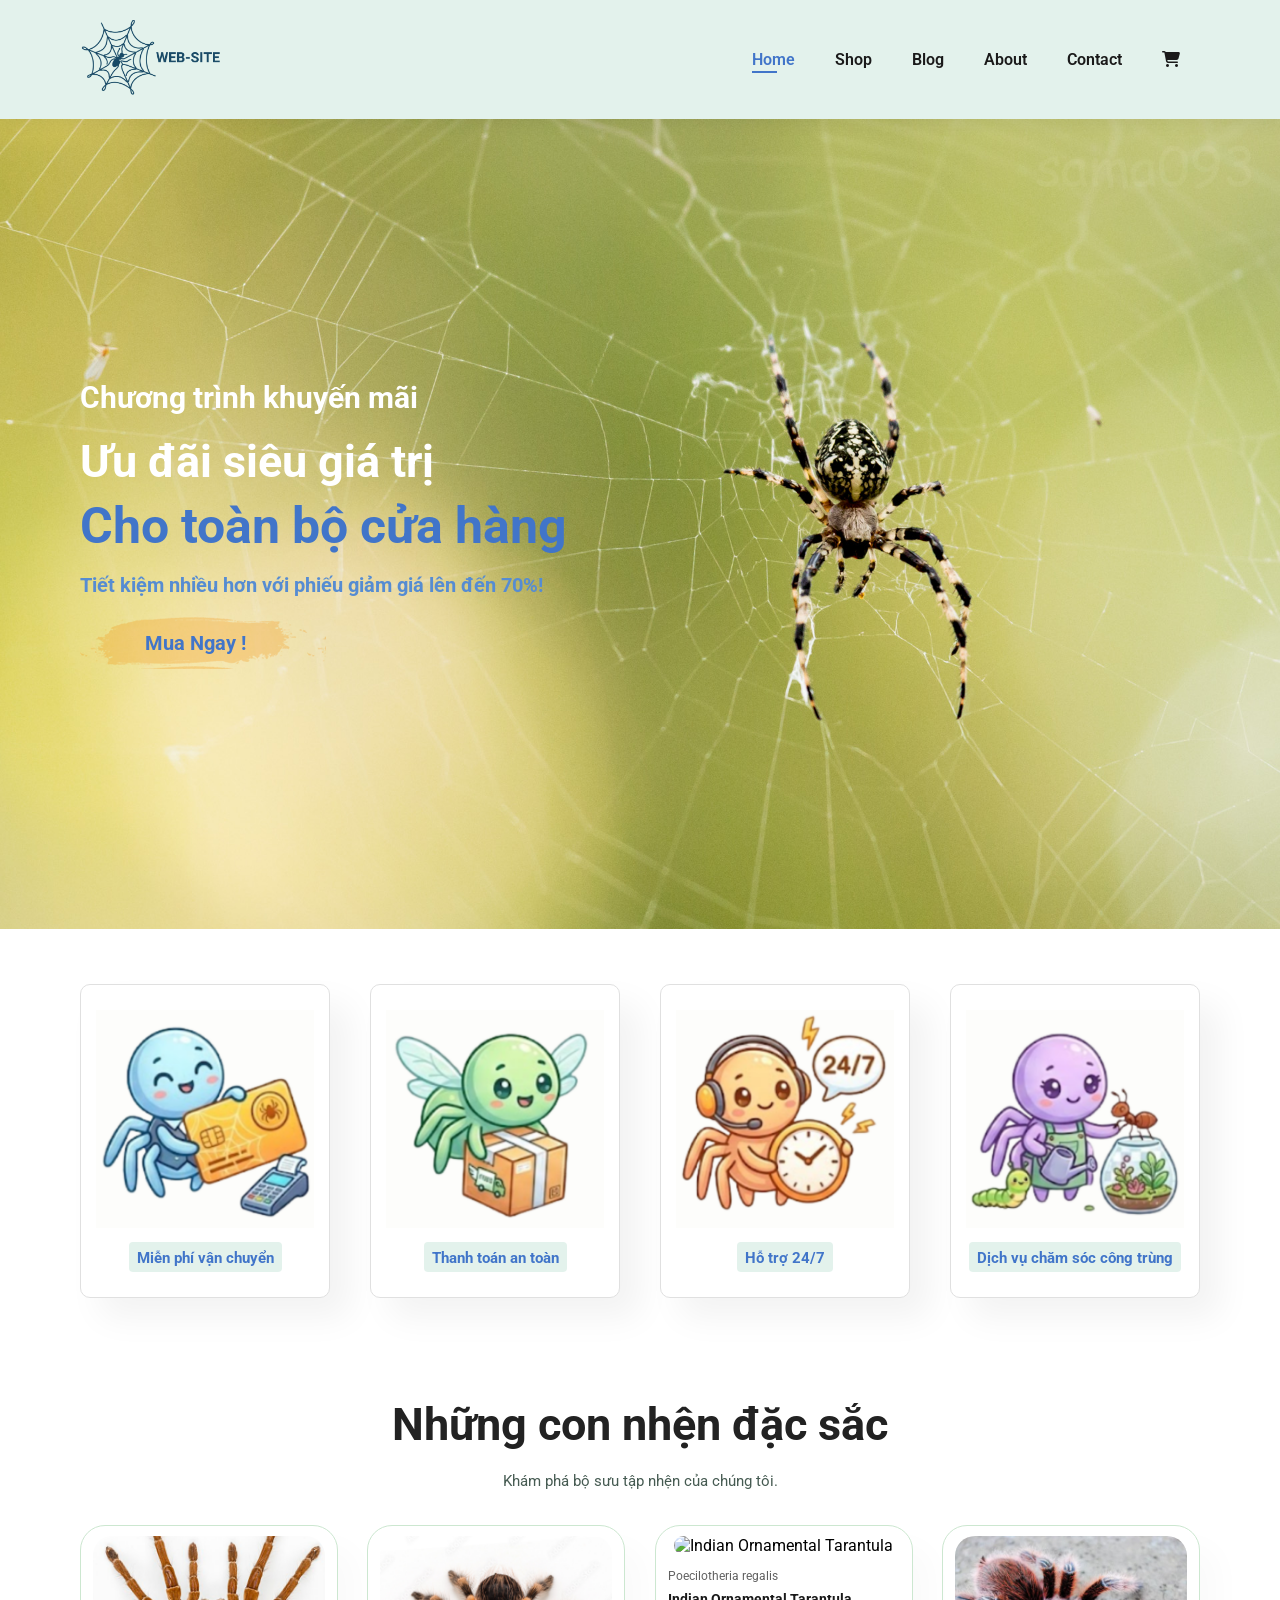
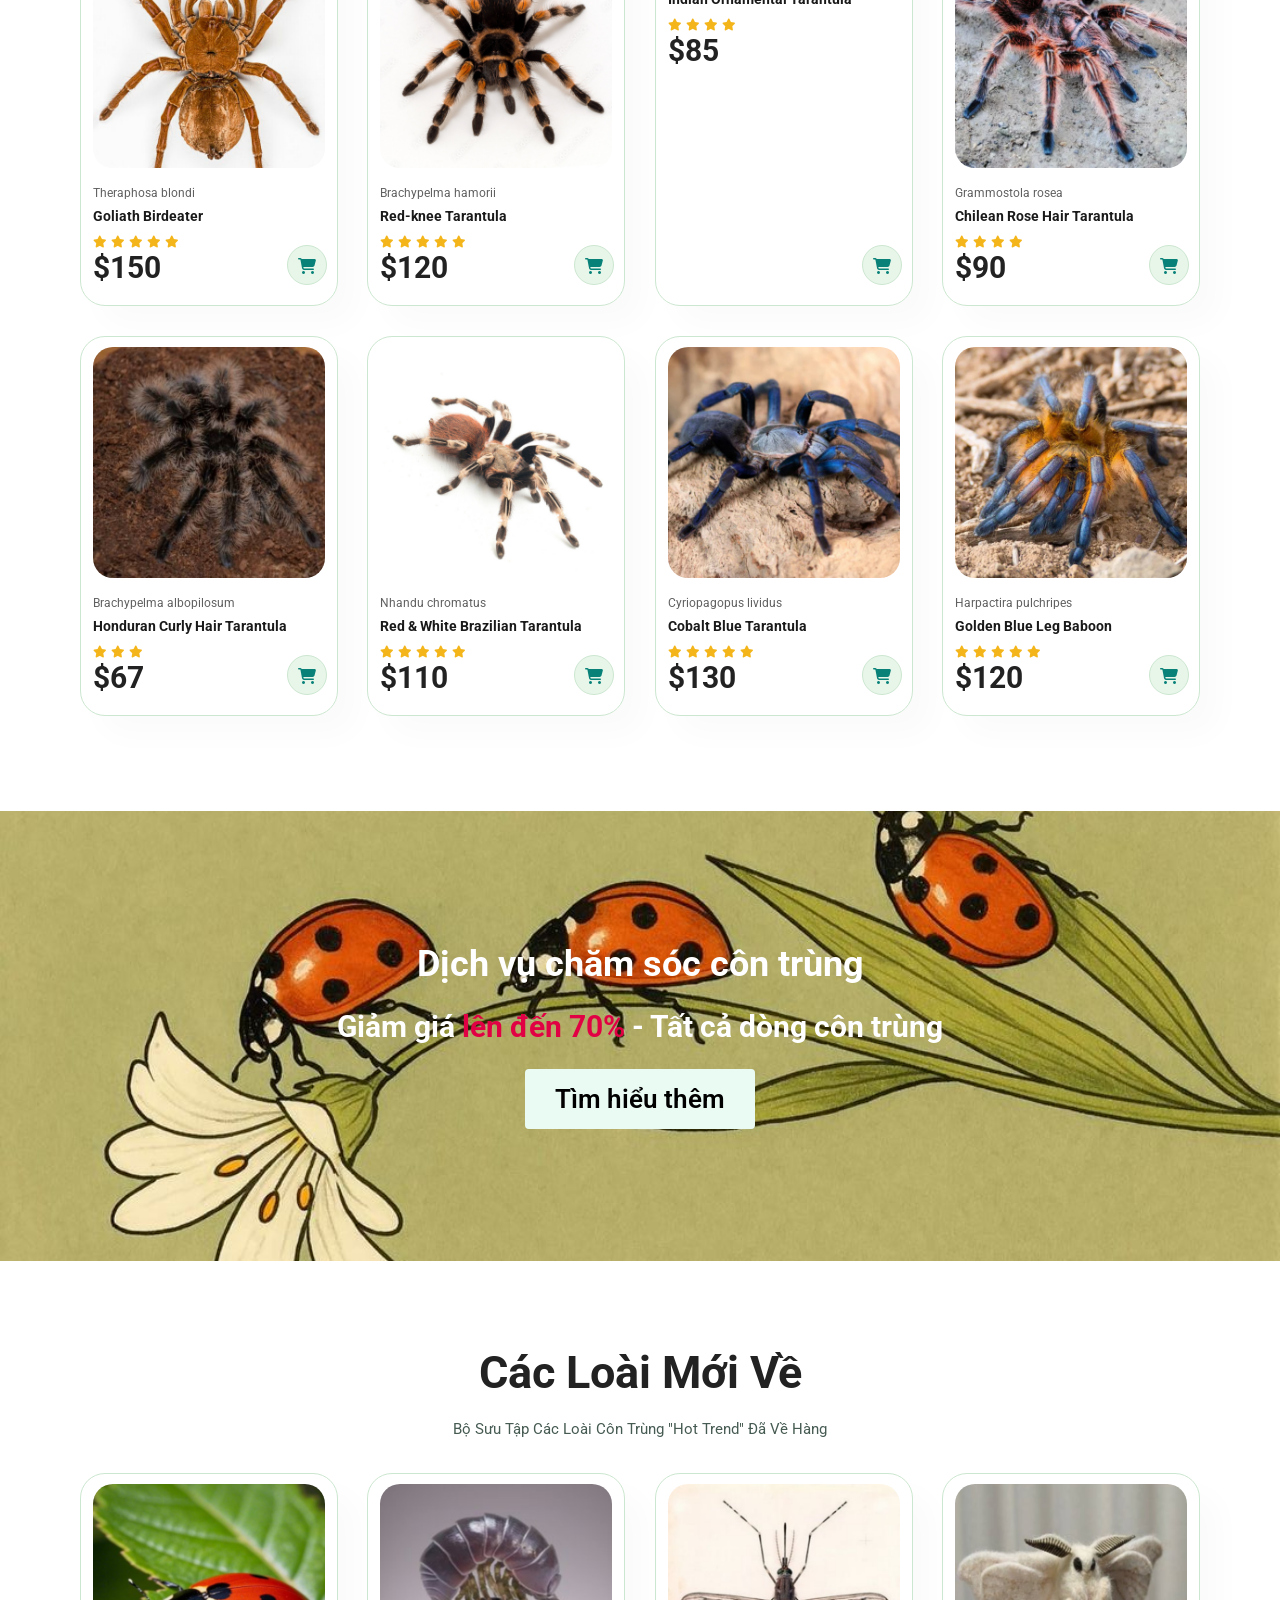
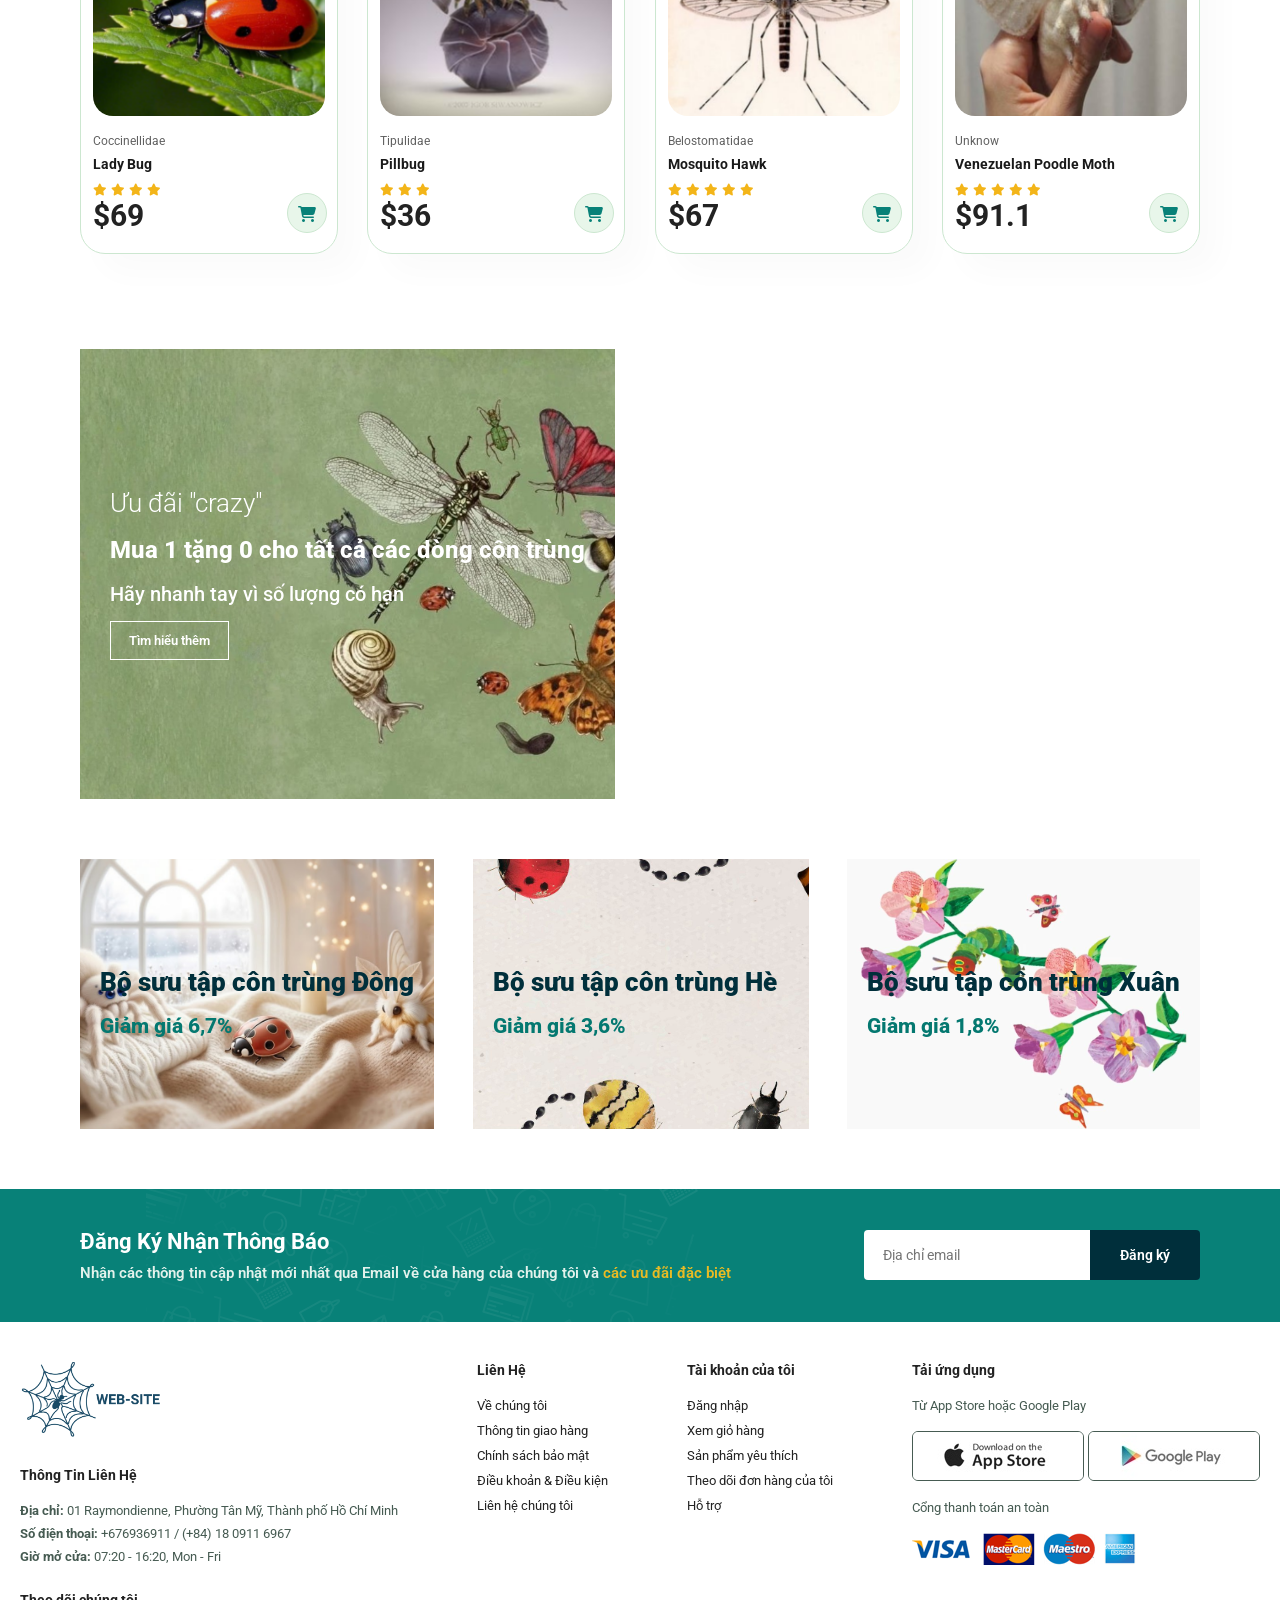
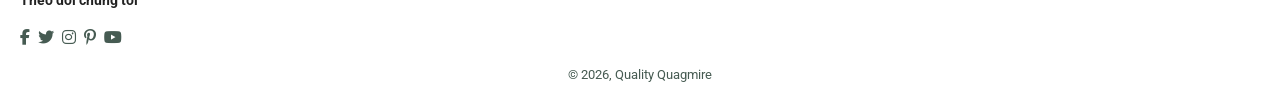
==== commit f6d7ed84: "Responsive" ====
--- a/index.html
+++ b/index.html
@@ -20,7 +20,12 @@
                 <li><a href="about.html">About</a></li>
                 <li><a href="contact.html">Contact</a></li>
                 <li id="ig-bag"><a href="cart.html"><i class="fa-solid fa-cart-shopping"></i></a></li>
+                <a href="#" id="close"><i class="fa-solid fa-xmark"></i></a>
             </ul>
+        </div>
+        <div id="mobile">
+            <a href="cart.html"><i class="fa-solid fa-cart-shopping"></i></a>
+            <i id="bar" class="fas fa-outdent"></i>
         </div>
     </section>
     
@@ -106,6 +111,7 @@
                         <i class="fas fa-star"></i>
                     </div>
                     <h4>$85</h4>
+                    <h4></h4>
                 </div>
                 <a href="#"><i class="fa-solid fa-cart-shopping cart"></i></a>
             </div>
@@ -375,6 +381,8 @@
             <p>© 2026, Quality Quagmire</p>
         </div>
       </footer>
+
+      <script src="./assets/js/script.js"></script>
 </body>
 
 </html>
--- a/assets/css/style.css
+++ b/assets/css/style.css
@@ -8,29 +8,29 @@
 }
 
 h1 {
-    font-size: 60px;
+    font-size: 50px;
     line-height: 64px;
     color: #222;
 }
 
 h2 {
-    font-size: 56px;
+    font-size: 45px;
     line-height:64px;
     color:#222
 }
 
 h4 {
-    font-size: 40px;
+    font-size: 30px;
     color: #222;
 }
 
 h6 {
     font-weight: 700;
-    font-size: 22px;
+    font-size: 15px;
 }
 
 p {
-    font-size: 22px;
+    font-size: 15px;
     color: #465b52;
 }
 
@@ -70,6 +70,17 @@
 
 body {
     width: 100%;
+}
+
+/* Responsive Mobile */
+
+#mobile {
+    display: none;
+    align-items: center;
+}
+
+#close {
+    display: none;      
 }
 
 /* Header */
@@ -322,7 +333,7 @@
 
 #banner h2 {
     color: #fff;
-    font-size: 50px;
+    font-size: 30px;
     padding: 10px 0;
 }
 
@@ -344,7 +355,7 @@
 #sm-banner {
     display: flex;
     justify-content:space-between;
-    flex-wrap: nowrap;
+    flex-wrap: wrap;
 }
 
 #sm-banner .banner-box {
@@ -353,11 +364,12 @@
     justify-content: center;
     align-items: flex-start;
     background-image: url(../img/Sale-banner/sale1.png);
-    min-width: 90vh;
+    min-width: 480px;
     height: 50vh;
     background-size: cover;
     background-position: center;
     padding: 30px;
+    margin-bottom: 20px;
 }
 
 #sm-banner .banner-box2 {
@@ -392,7 +404,7 @@
 #banner3 {
     display: flex;
     justify-content: space-between;
-    flex-wrap: nowrap;
+    flex-wrap: wrap;
     padding: 0 80px;
 }
 
@@ -548,4 +560,164 @@
 footer .copyright {
     width: 100%;
     text-align: center
+}
+
+/* Start Media Query */
+@media (max-width: 799px) {
+    .section-p1{
+        padding: 40px 40px;
+    }
+
+    #navbar{
+        display: flex;
+        flex-direction: column;
+        align-items: flex-start;
+        justify-content: flex-start;
+        position: fixed;
+        top: 0px;
+        right: -300px;
+        height: 100vh;
+        width: 300px;
+        background-color: #e3e6f3;
+        box-shadow: 0 40px 60px rgba(0, 0, 0, 0.1);
+        padding: 80px 0 0 10px;
+        transition: 0.3s;
+    }
+
+    #navbar.active{
+        right: 0px;
+    }
+    #navbar li{
+        margin-bottom: 25px;
+    }
+
+    #mobile{
+        display: flex;
+        align-items: center;
+    }
+    #mobile i {
+        color: #1a1a1a;
+        font-size: 24px;
+        padding-left: 20px;
+
+    }
+    #close{
+        display: initial;
+        position: absolute;
+        top: 30px;
+        left: 30px;
+        color: #222;
+        font-size: 24px;
+    }
+
+    #lg-bag{
+        display: none;
+
+    }
+    #hero {
+        height: 70vh;
+        padding: 0 80px;
+        background-position: top 30% right 30%;
+    }
+
+    #feature {
+        justify-content: center;
+    }
+
+    #product .pro-container {
+        justify-content: center;
+    }
+
+    #product1 .pro {
+        margin: 15px;
+    }
+
+    #banner {
+        height: 20vh;
+    }
+
+    #sm-banner .banner-box {
+        min-width: 100%;
+        height: 30vh;
+    }
+
+    #banner3 {
+        padding: 0 40px;
+    }
+
+    #banner3 .banner-box {
+        width: 28%;
+    }
+    #newsletter .form {
+        width: 70%;
+    }
+}
+
+@media (max-width: 477px) {
+    .section-p1 {
+        padding: 20px;
+    }
+
+    #header {
+        padding: 10px 30px;
+    }
+
+    h1 {
+        font-size: 38px;
+    }
+
+    h2 {
+        font-size: 32px;
+    }
+
+    #hero {
+        padding: 0 20px;
+        background-position: 55%;
+    }
+
+    #feature {
+        justify-content: space-between;
+    }
+    #feature .fe-box {  
+        width: 155px;
+        margin: 0 0 15px 0;
+    }
+
+    #product .pro {
+        width: 100%;
+    }
+
+    #banner {
+        height: 40vh;
+    }
+
+    #sm-banner .banner-box {
+        height: 40vh;
+    }
+
+    #sm-banner .banner-box2 {
+        margin-top: 20px;
+    }
+
+    #banner3 {
+        padding: 0 20px;
+    }
+
+    #banner3 .banner-box {
+        width: 100%;
+    }
+
+    #newsletter {
+        padding: 40px 20px;
+    }
+
+    #newsletter .form {
+        width: 100%;
+    }
+
+    footer .copyright {
+        text-align: start;
+    }
+
+
 }
